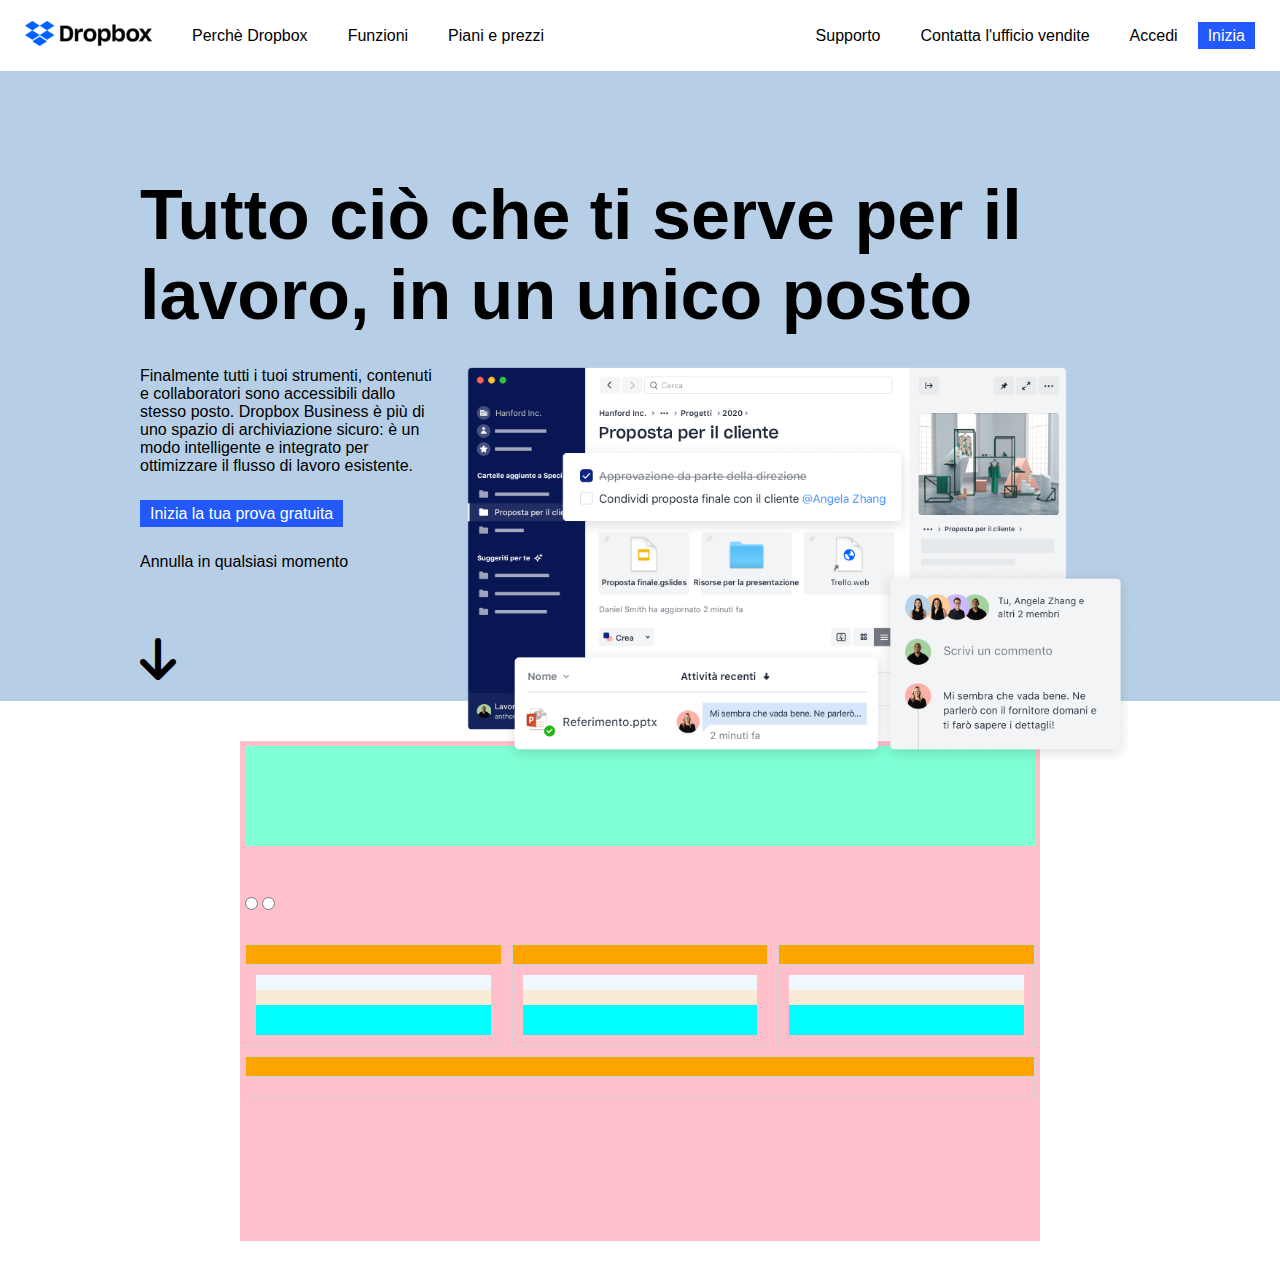
==== index.html @ 4c589f66 "header and jumbo" ====
<!DOCTYPE html>
<html lang="en">
<head>
    <meta charset="UTF-8">
    <meta http-equiv="X-UA-Compatible" content="IE=edge">
    <meta name="viewport" content="width=device-width, initial-scale=1.0">
    
    <link rel="stylesheet" href="https://cdnjs.cloudflare.com/ajax/libs/font-awesome/6.1.1/css/all.min.css">
    <link rel="stylesheet" href="css/style.css">
    <title>Dropbox</title>
</head>
<body>
    <header>
        <div class="header-container d-flex">
            <div class="header-content-left d-flex">
                <div class="header-logo">
                    <img src="img/logo-small.png" alt="">
                </div>
                <div class="header-link">
                    <ul class="d-flex">
                        <li>
                            <a href="#">Perchè Dropbox</a>
                        </li>

                        <li>
                            <a href="#">Funzioni</a>
                        </li>

                        <li>
                            <a href="#">Piani e prezzi</a>
                        </li>
                    </ul>
                </div>
            </div>

            <div class="header-content-right d-flex">
                <div class="header-link">
                    <ul class="d-flex">
                        <li>
                            <a href="#">Supporto</a>
                        </li>

                        <li>
                            <a href="#">Contatta l'ufficio vendite</a>
                        </li>

                        <li>
                            <a href="#">Accedi</a>
                        </li>

                        <li>
                            <div class="button">
                                <a href="#" class="blue-button">Inizia</a>
                            </div>
                        </li>
                    </ul>
                </div>
            </div>
        </div>
    </header>

    <main>
        <div class="jumbo-section">
            <div class="large-container">
                <div class="jumbo-title">
                    <h1>Tutto ciò che ti serve per il lavoro, in un unico posto</h1>
                </div>

                <div class="jumbo-content d-flex">
                    <div class="col-left">
                        <img src="img/jumbo.png" alt="">
                    </div>
                    <div class="col-right">
                        <p>Finalmente tutti i tuoi strumenti, contenuti e
                            collaboratori sono accessibili dallo stesso posto.
                            Dropbox Business è più di uno spazio di
                            archiviazione sicuro: è un modo intelligente e
                            integrato per ottimizzare il flusso di lavoro
                            esistente.</p>
                        
                        <div class="button">
                            <a href="#" class="blue-button">Inizia la tua prova gratuita</a>
                        </div>
                        
                        <span>Annulla in qualsiasi momento</span>

                        <div class="down-arrow">
                            <i class="fa-solid fa-arrow-down fa-3x"></i>
                        </div>
                    </div>
                </div>
            </div>
        </div>

        <div class="section">
            <div class="container">
                <div class="section-title"></div>

                <div class="section-radio">
                    <input type="radio">
                    <input type="radio">
                </div>

                <div class="section-content d-flex">
                    <div class="col">
                        <div class="col-header"></div>

                        <div class="col-content">

                            <div class="col-title"></div>

                            <div class="col-price"></div>

                            <div class="col-term"></div>

                            <div class="col-list"></div>

                            <div class="col-button"></div>

                            <div class="col-link"></div>

                            <div class="col-rule"></div>

                            <div class="col-subtitle"></div>

                            <div class="col-list"></div>
                        </div>
                    </div>

                    <div class="col">
                        <div class="col-header"></div>

                        <div class="col-content">

                            <div class="col-title"></div>

                            <div class="col-price"></div>

                            <div class="col-term"></div>

                            <div class="col-list"></div>

                            <div class="col-button"></div>

                            <div class="col-link"></div>

                            <div class="col-rule"></div>

                            <div class="col-subtitle"></div>

                            <div class="col-list"></div>
                        </div>
                    </div>

                    <div class="col">
                        <div class="col-header"></div>

                        <div class="col-content">

                            <div class="col-title"></div>

                            <div class="col-price"></div>

                            <div class="col-term"></div>

                            <div class="col-list"></div>

                            <div class="col-button"></div>

                            <div class="col-link"></div>

                            <div class="col-rule"></div>

                            <div class="col-subtitle"></div>

                            <div class="col-list"></div>
                        </div>
                    </div>

                    <div class="col">
                        <div class="col-header"></div>

                        <div class="col-content d-flex">
                            <div class="col-left"></div>
                            <div class="col-right"></div>
                            
                        </div>
                    </div>
                </div>
            </div>
        </div>
    </main>

    <footer></footer>
</body>
</html>
---- css/style.css ----
* {
    margin: 0;
    padding: 0;
    box-sizing: border-box;
}

body {
    font-size: 16px;
    font-family: Helvetica, sans-serif;
}

.d-flex {
    display: flex;
}

.header-container {
    justify-content: space-between;
    padding: 5px 25px;
}

.header-content-left, .header-content-right {
    padding: 16px 0;
    align-items: center;
}

.header-logo {
    padding-right: 20px;
}

.header-link ul {
    list-style: none;
}

.header-link li a {
    text-decoration: none;
    color: black;
    padding: 20px;
}

.button .blue-button {
    background-color: #2259F8;
    padding: 5px 10px;
    color: white;
    text-decoration: none;
}

.jumbo-section {
    background-color: #B6CFE6;
    padding-top: 40px;
}

.large-container {
    width: 1000px;
    margin: auto;
    position: relative;
    top: 4rem;
}

.jumbo-title {
    padding-bottom: 2rem;
    font-size: 35px;
}

.jumbo-content {
    flex-direction: row-reverse;
}

.col-left {
    width: 70%;
}

.col-left img {
    width: 100%;
}

.col-right {
    width: 30%;
}

.col-right .button {
    padding: 30px 0;
}

.col-right span {
    display: block;
    padding-bottom: 4rem;
}

.section {
    padding: 40px 0;
}

.container {
    width: 800px;
    margin: auto;
    background-color: pink;
    min-height: 500px;
    padding: 5px;
}

.section-title {
    background-color: aquamarine;
    height: 100px;
    margin-bottom: 50px;
}

.section-radio {
    padding-bottom: 30px;
}

.section-content {
    gap: 10px;
    flex-wrap: wrap;
}

.col {
    border: 1px solid lightgrey;
    min-width: calc((100% - 20px) / 3);
    flex-grow: 1;
}

.col-header {
    background-color: orange;
    border-bottom: 1px solid lightgrey;
    height: 20px;
}

.col-content {
    padding: 10px;
}

.col-title {
    background-color: aliceblue;
    padding-bottom: 15px;
}

.col-price {
    background-color: antiquewhite;
    padding-bottom: 15px;
}

.col-term {
    background-color: aqua;
    padding-bottom: 30px;
}
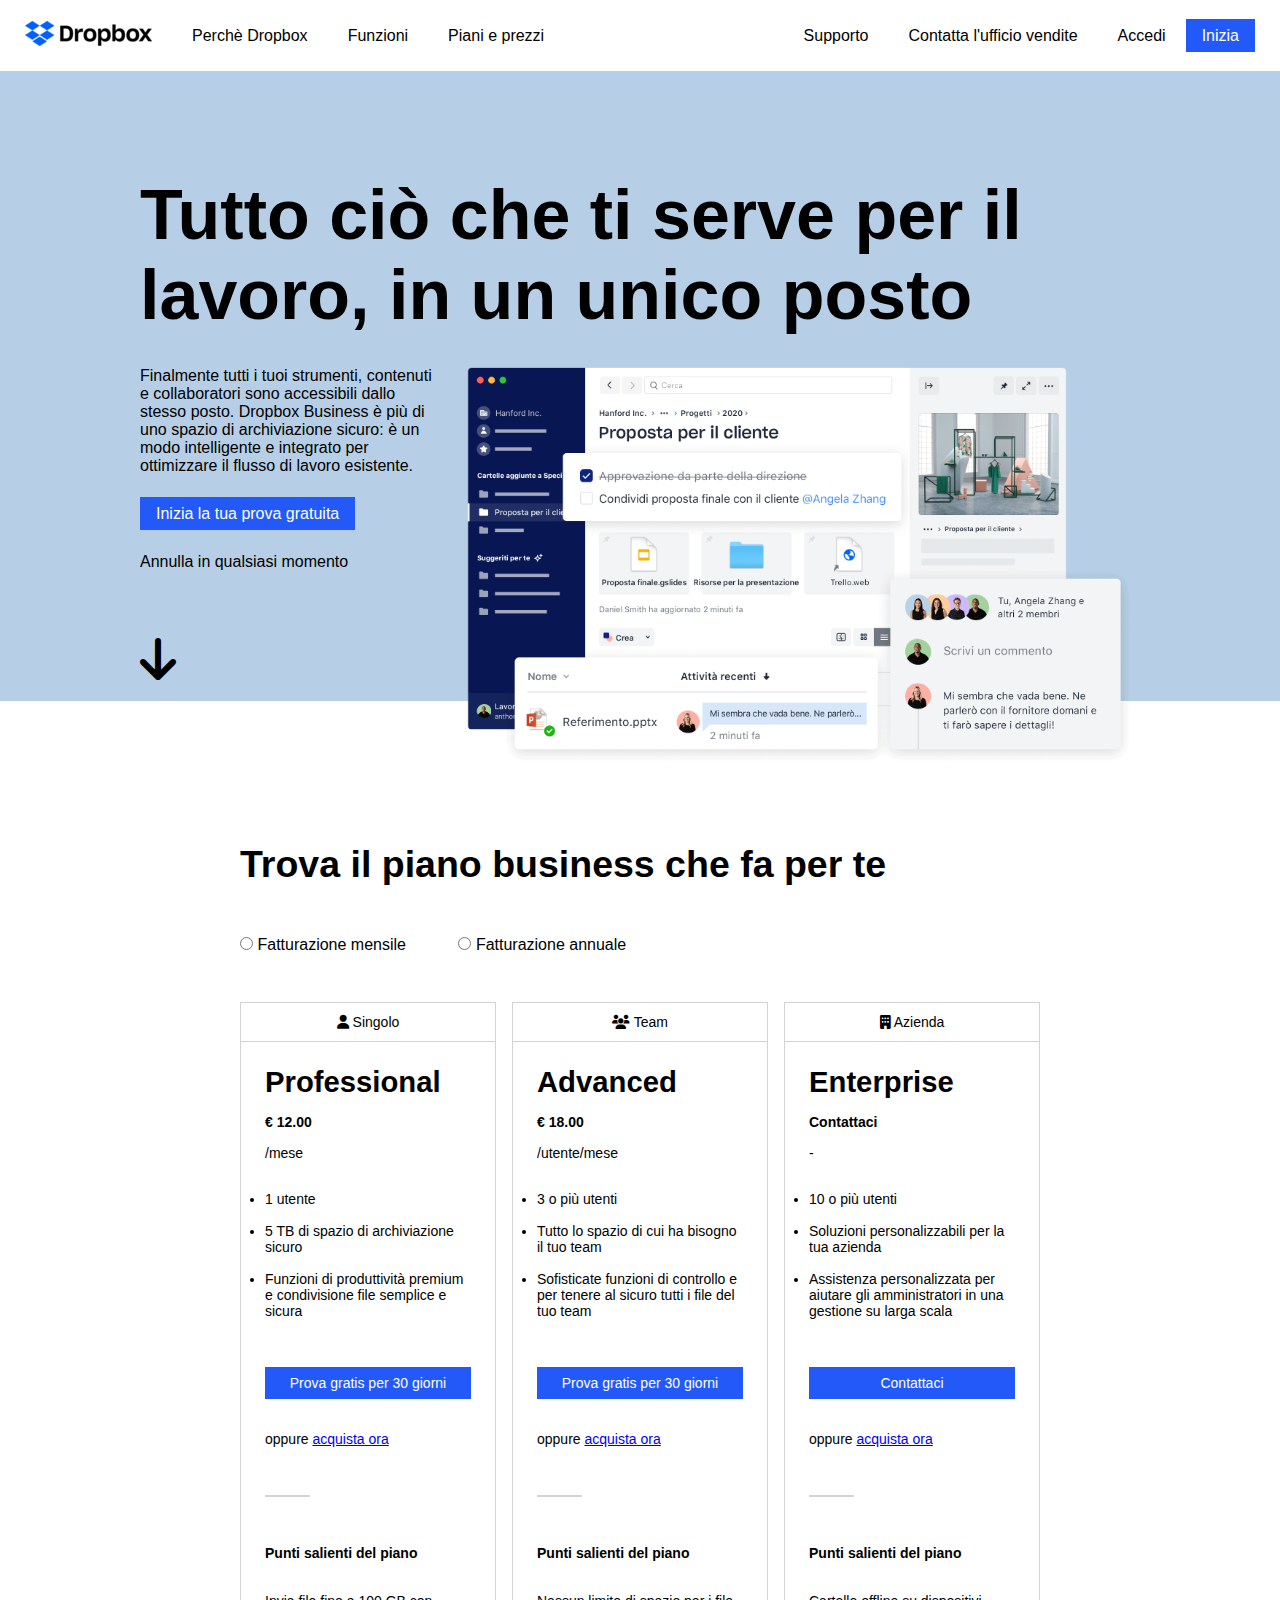
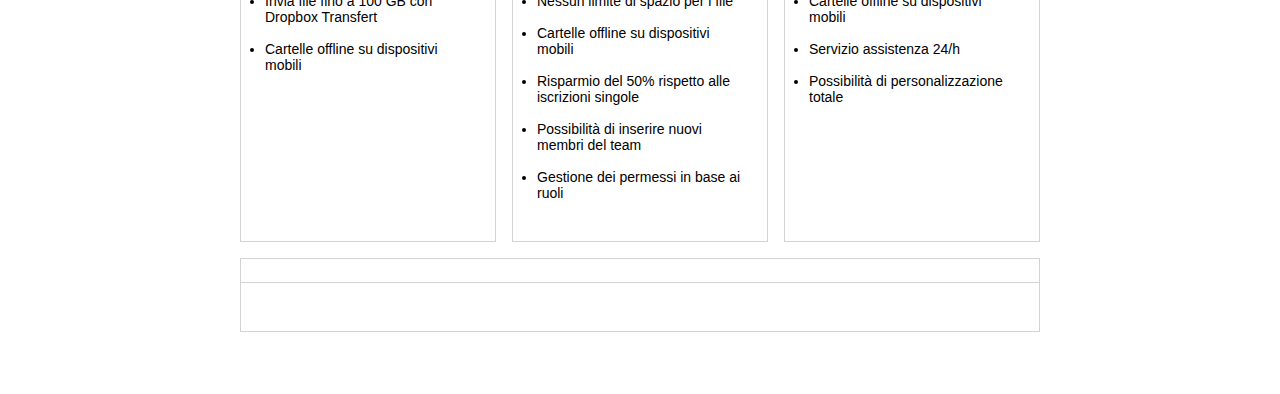
==== commit 0b79a20a: "add column section" ====
--- a/index.html
+++ b/index.html
@@ -48,7 +48,7 @@
                             <a href="#">Accedi</a>
                         </li>
 
-                        <li>
+                        <li >
                             <div class="button">
                                 <a href="#" class="blue-button">Inizia</a>
                             </div>
@@ -94,86 +94,220 @@
 
         <div class="section">
             <div class="container">
-                <div class="section-title"></div>
+                <div class="section-title">
+                    <h2>Trova il piano business che fa per te</h2>
+                </div>
 
                 <div class="section-radio">
-                    <input type="radio">
-                    <input type="radio">
+                    <input type="radio" name="billing">
+                    <span>Fatturazione mensile</span>
+
+                    <input type="radio" name="billing">
+                    <span>Fatturazione annuale</span>
                 </div>
 
                 <div class="section-content d-flex">
                     <div class="col">
-                        <div class="col-header"></div>
+                        <div class="col-header">
+                            <i class="fa-solid fa-user"></i>
+                            <span>Singolo</span>
+                        </div>
 
                         <div class="col-content">
 
-                            <div class="col-title"></div>
-
-                            <div class="col-price"></div>
-
-                            <div class="col-term"></div>
-
-                            <div class="col-list"></div>
-
-                            <div class="col-button"></div>
-
-                            <div class="col-link"></div>
+                            <div class="col-title">
+                                <h3>Professional</h3>
+                            </div>
+
+                            <div class="col-price">
+                                <span><strong>€ 12.00</strong></span>
+                            </div>
+
+                            <div class="col-term">
+                                <span>/mese</span>
+                            </div>
+
+                            <div class="col-list">
+                                <ul>
+                                    <li>
+                                        <span>1 utente</span>
+                                    </li>
+                                    <li>
+                                        <span>5 TB di spazio di archiviazione sicuro</span>
+                                    </li>
+                                    <li>
+                                        <span>Funzioni di produttività premium e condivisione file semplice e sicura</span>
+                                    </li>
+                                </ul>
+                            </div>
+
+                            <div class="button">
+                                <a href="#" class="blue-button">Prova gratis per 30 giorni</a>
+                            </div>
+
+                            <div class="col-link">
+                                <span>oppure</span>
+                                <a href="#">acquista ora</a>
+                            </div>
 
                             <div class="col-rule"></div>
 
-                            <div class="col-subtitle"></div>
-
-                            <div class="col-list"></div>
+                            <div class="col-subtitle">
+                                <h4>Punti salienti del piano</h4>
+                            </div>
+
+                            <div class="col-list">
+                                <ul>
+                                    <li>Invia file fino a 100 GB con Dropbox Transfert</li>
+                                    <li>Cartelle offline su dispositivi mobili</li>
+                                </ul>
+                            </div>
                         </div>
                     </div>
 
                     <div class="col">
-                        <div class="col-header"></div>
+                        <div class="col-header">
+                            <i class="fa-solid fa-users"></i>
+                            <span>Team</span>
+                        </div>
 
                         <div class="col-content">
 
-                            <div class="col-title"></div>
-
-                            <div class="col-price"></div>
-
-                            <div class="col-term"></div>
-
-                            <div class="col-list"></div>
-
-                            <div class="col-button"></div>
-
-                            <div class="col-link"></div>
+                            <div class="col-title">
+                                <h3>Advanced</h3>
+                            </div>
+
+                            <div class="col-price">
+                                <span><strong>€ 18.00</strong></span>
+                            </div>
+
+                            <div class="col-term">
+                                <span>/utente/mese</span>
+                            </div>
+
+                            <div class="col-list">
+                                <ul>
+                                    <li>
+                                        <span>3 o più utenti</span>
+                                    </li>
+
+                                    <li>
+                                        <span>Tutto lo spazio di cui ha bisogno il tuo team</span>
+                                    </li>
+
+                                    <li>
+                                        <span>Sofisticate funzioni di controllo e per tenere al sicuro tutti i file del tuo team</span>
+                                    </li>
+                                </ul>
+                            </div>
+
+                            <div class="button">
+                                <a href="#" class="blue-button">Prova gratis per 30 giorni</a>
+                            </div>
+
+                            <div class="col-link">
+                                <span>oppure</span>
+                                <a href="#">acquista ora</a>
+                            </div>
 
                             <div class="col-rule"></div>
 
-                            <div class="col-subtitle"></div>
-
-                            <div class="col-list"></div>
+                            <div class="col-subtitle">
+                                <h4>Punti salienti del piano</h4>
+                            </div>
+
+                            <div class="col-list">
+                                <ul>
+                                    <li>
+                                        <span>Nessun limite di spazio per i file</span>
+                                    </li>
+
+                                    <li>
+                                        <span>Cartelle offline su dispositivi mobili</span>
+                                    </li>
+
+                                    <li>
+                                        <span>Risparmio del 50% rispetto alle iscrizioni singole</span>
+                                    </li>
+
+                                    <li>
+                                        <span>Possibilità di inserire nuovi membri del team</span>
+                                    </li>
+
+                                    <li>
+                                        <span>Gestione dei permessi in base ai ruoli</span>
+                                    </li>
+                                </ul>
+                            </div>
                         </div>
                     </div>
 
                     <div class="col">
-                        <div class="col-header"></div>
+                        <div class="col-header">
+                            <i class="fa-solid fa-building"></i>
+                            <span>Azienda</span>
+                        </div>
 
                         <div class="col-content">
 
-                            <div class="col-title"></div>
-
-                            <div class="col-price"></div>
-
-                            <div class="col-term"></div>
-
-                            <div class="col-list"></div>
-
-                            <div class="col-button"></div>
-
-                            <div class="col-link"></div>
+                            <div class="col-title">
+                                <h3>Enterprise</h3>
+                            </div>
+
+                            <div class="col-price">
+                                <span><strong>Contattaci</strong></span>
+                            </div>
+
+                            <div class="col-term">
+                                <span>-</span>
+                            </div>
+
+                            <div class="col-list">
+                                <ul>
+                                    <li>
+                                        <span>10 o più utenti</span>
+                                    </li>
+
+                                    <li>
+                                        <span>Soluzioni personalizzabili per la tua azienda</span>
+                                    </li>
+
+                                    <li>
+                                        <span>Assistenza personalizzata per aiutare gli amministratori in una gestione su larga scala </span>
+                                    </li>
+                                </ul>
+                            </div>
+
+                            <div class="button">
+                                <a href="#" class="blue-button">Contattaci</a>
+                            </div>
+
+                            <div class="col-link">
+                                <span>oppure</span>
+                                <a href="#">acquista ora</a>
+                            </div>
 
                             <div class="col-rule"></div>
 
-                            <div class="col-subtitle"></div>
-
-                            <div class="col-list"></div>
+                            <div class="col-subtitle">
+                                <h4>Punti salienti del piano</h4>
+                            </div>
+
+                            <div class="col-list">
+                                <ul>
+                                    <li>
+                                        <span>Cartelle offline su dispositivi mobili</span>
+                                    </li>
+
+                                    <li>
+                                        <span>Servizio assistenza 24/h</span>
+                                    </li>
+
+                                    <li>
+                                        <span>Possibilità di personalizzazione totale</span>
+                                    </li>
+                                </ul>
+                            </div>
                         </div>
                     </div>
 
--- a/css/style.css
+++ b/css/style.css
@@ -39,14 +39,16 @@
 
 .button .blue-button {
     background-color: #2259F8;
-    padding: 5px 10px;
+    padding: .5rem 1rem;
     color: white;
     text-decoration: none;
+    text-align: center;
 }
 
 .jumbo-section {
     background-color: #B6CFE6;
     padding-top: 40px;
+    margin-bottom: 5rem;
 }
 
 .large-container {
@@ -87,59 +89,89 @@
 }
 
 .section {
-    padding: 40px 0;
+    padding: 2rem 0;
 }
 
 .container {
     width: 800px;
     margin: auto;
-    background-color: pink;
     min-height: 500px;
-    padding: 5px;
+    padding: 30px 0;
 }
 
 .section-title {
-    background-color: aquamarine;
-    height: 100px;
-    margin-bottom: 50px;
+    padding-bottom: 50px;
+    font-size: 25px;
 }
 
 .section-radio {
-    padding-bottom: 30px;
+    padding-bottom: 3rem;
+}
+
+.section-radio span {
+    padding-right: 3rem;
 }
 
 .section-content {
-    gap: 10px;
+    gap: 1rem;
     flex-wrap: wrap;
 }
 
 .col {
     border: 1px solid lightgrey;
-    min-width: calc((100% - 20px) / 3);
+    width: calc((100% - 2rem) / 3);
     flex-grow: 1;
+    font-size: 14px;
 }
 
 .col-header {
-    background-color: orange;
     border-bottom: 1px solid lightgrey;
-    height: 20px;
+    text-align: center;
+    padding: .7rem;
 }
 
 .col-content {
-    padding: 10px;
+    padding: 1.5rem;
 }
 
 .col-title {
-    background-color: aliceblue;
     padding-bottom: 15px;
+    font-size: 25px;
 }
 
 .col-price {
-    background-color: antiquewhite;
     padding-bottom: 15px;
 }
 
 .col-term {
-    background-color: aqua;
     padding-bottom: 30px;
-}+}
+
+.col-list li {
+    padding-bottom: 1rem;
+}
+
+.col .button {
+    padding: 2rem 0;
+}
+
+.col .blue-button {
+    display: inline-block;
+    width: 100%;
+}
+
+.col-link {
+    padding-bottom: 3rem;
+}
+
+
+.col-rule {
+    border: 1px solid lightgrey;
+    width: 45px;
+    margin-bottom: 3rem;
+}
+
+.col-subtitle {
+    padding-bottom: 2rem;
+}
+
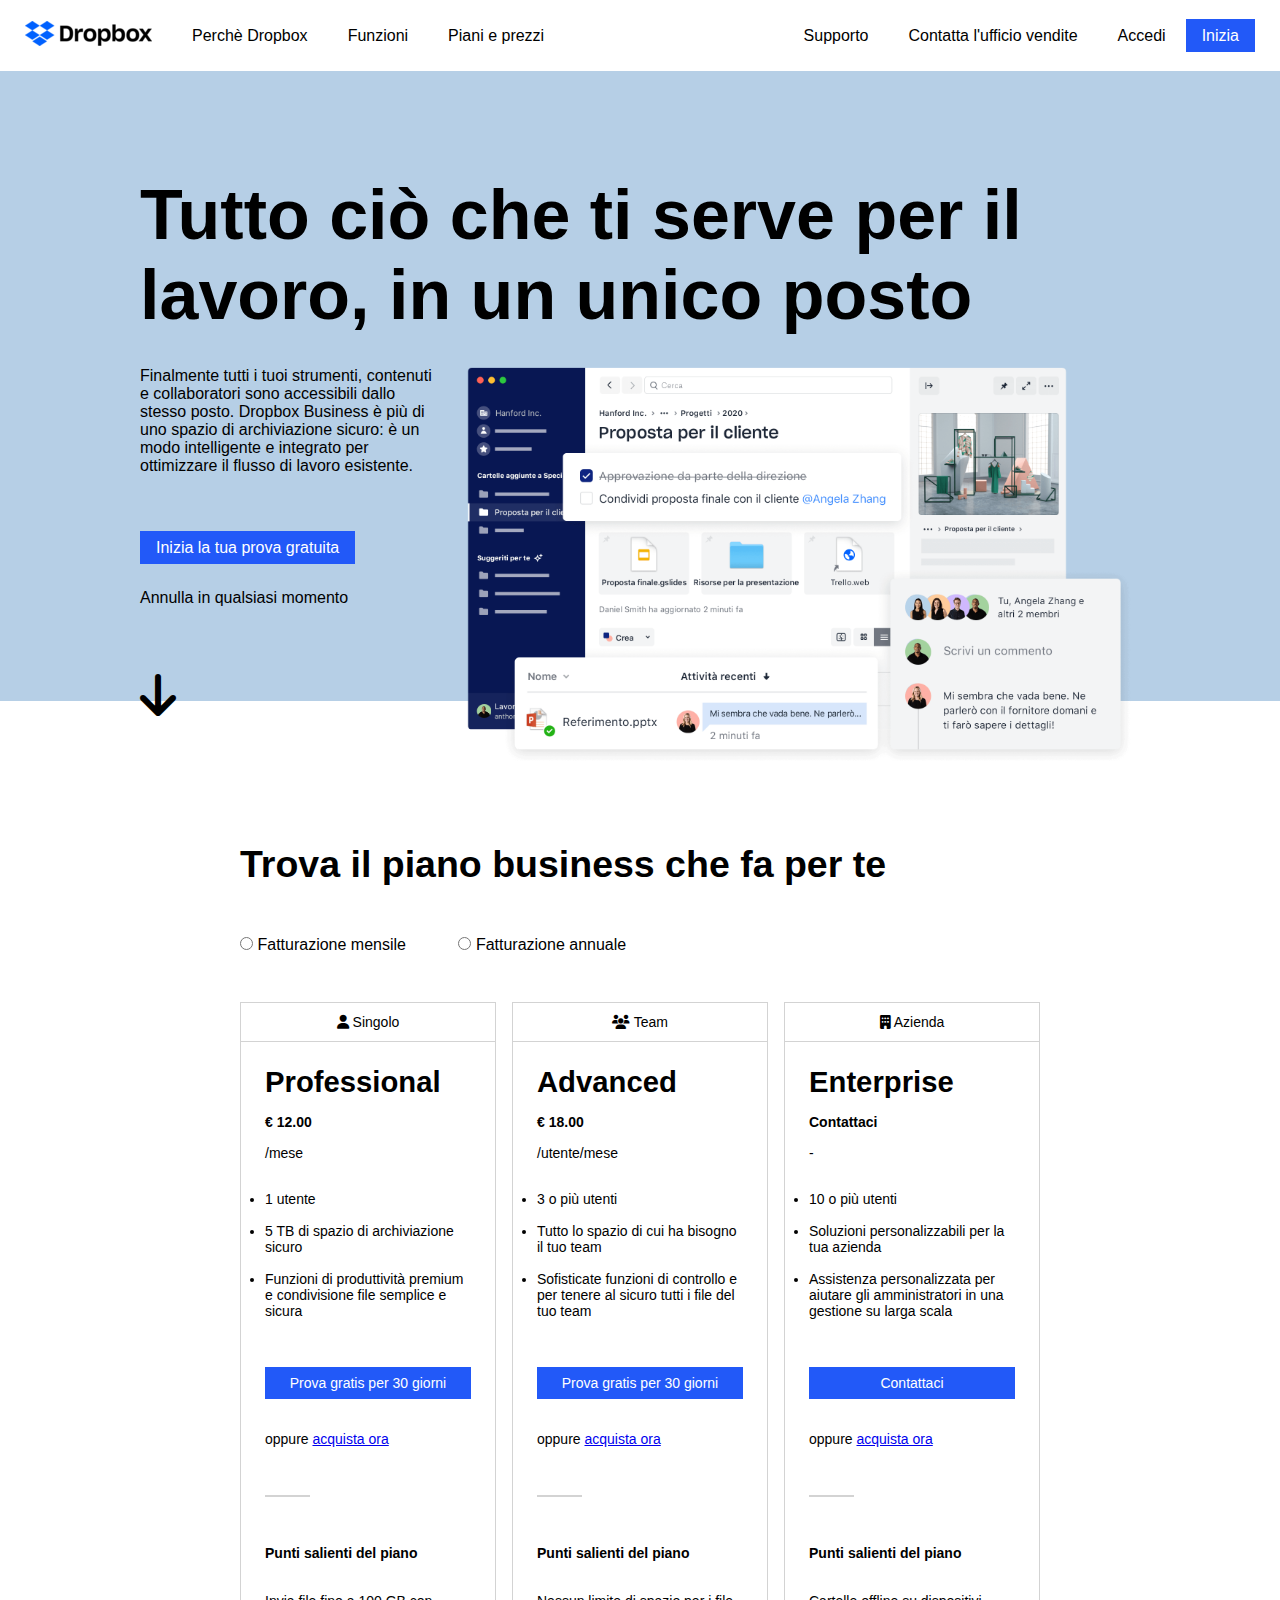
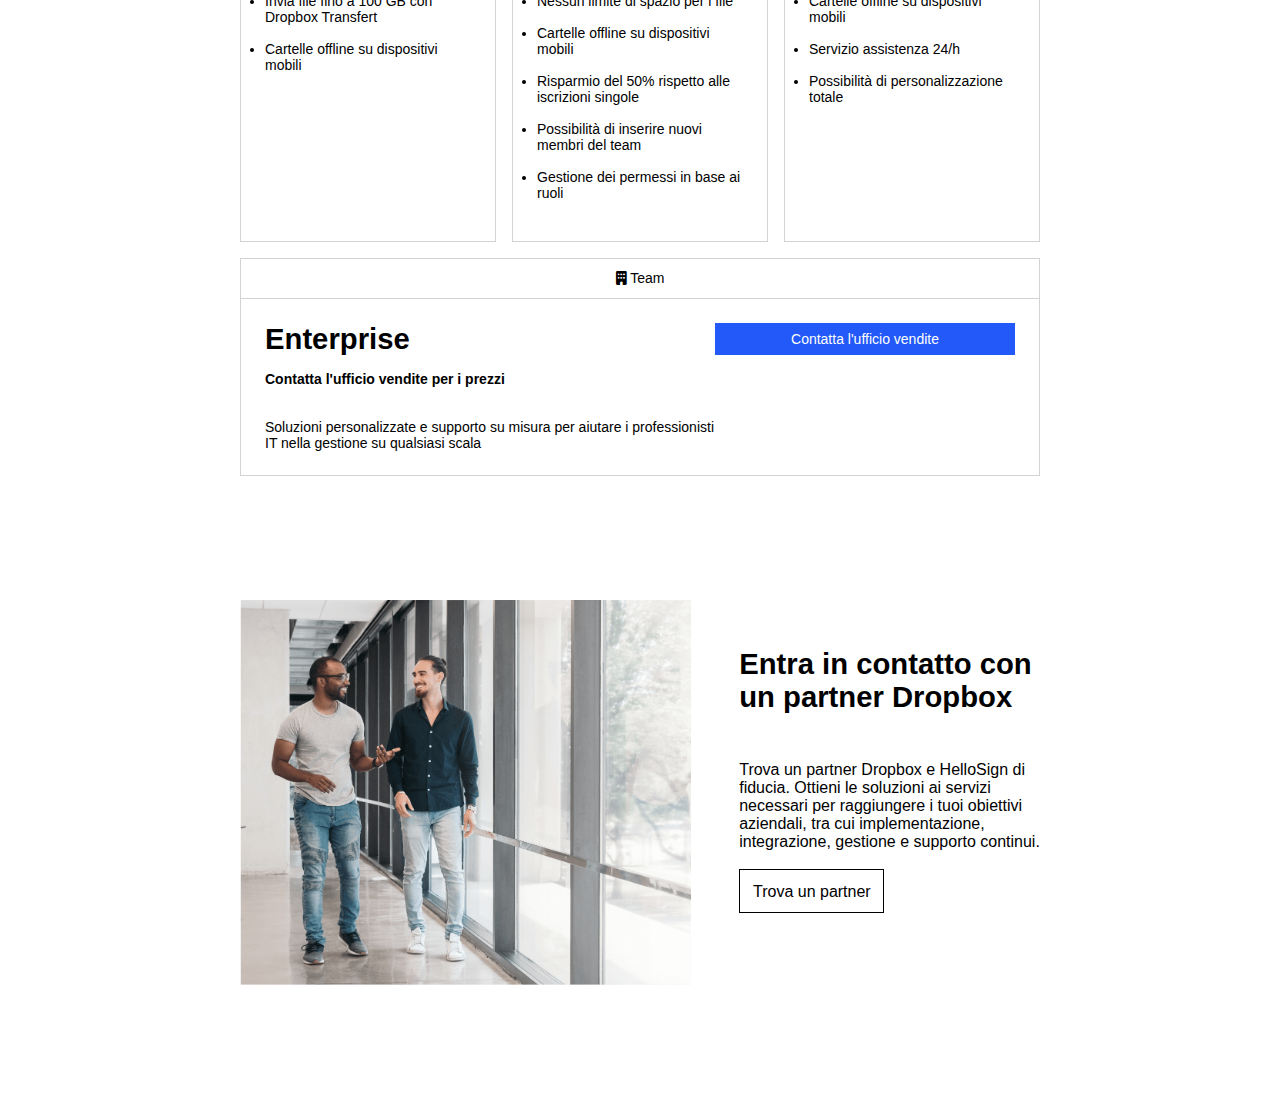
==== commit 11bce6a0: "col changes and new section" ====
--- a/index.html
+++ b/index.html
@@ -1,14 +1,16 @@
 <!DOCTYPE html>
 <html lang="en">
+
 <head>
     <meta charset="UTF-8">
     <meta http-equiv="X-UA-Compatible" content="IE=edge">
     <meta name="viewport" content="width=device-width, initial-scale=1.0">
-    
+
     <link rel="stylesheet" href="https://cdnjs.cloudflare.com/ajax/libs/font-awesome/6.1.1/css/all.min.css">
     <link rel="stylesheet" href="css/style.css">
     <title>Dropbox</title>
 </head>
+
 <body>
     <header>
         <div class="header-container d-flex">
@@ -48,7 +50,7 @@
                             <a href="#">Accedi</a>
                         </li>
 
-                        <li >
+                        <li>
                             <div class="button">
                                 <a href="#" class="blue-button">Inizia</a>
                             </div>
@@ -77,11 +79,11 @@
                             archiviazione sicuro: è un modo intelligente e
                             integrato per ottimizzare il flusso di lavoro
                             esistente.</p>
-                        
-                        <div class="button">
+
+                        <div class="button button-padding">
                             <a href="#" class="blue-button">Inizia la tua prova gratuita</a>
                         </div>
-                        
+
                         <span>Annulla in qualsiasi momento</span>
 
                         <div class="down-arrow">
@@ -107,219 +109,278 @@
                 </div>
 
                 <div class="section-content d-flex">
+                    <div class="col col-3">
+                        <div class="card">
+                            <div class="col-header">
+                                <i class="fa-solid fa-user"></i>
+                                <span>Singolo</span>
+                            </div>
+
+                            <div class="col-content">
+
+                                <div class="col-title">
+                                    <h3>Professional</h3>
+                                </div>
+
+                                <div class="col-price">
+                                    <span><strong>€ 12.00</strong></span>
+                                </div>
+
+                                <div class="col-term">
+                                    <span>/mese</span>
+                                </div>
+
+                                <div class="col-list">
+                                    <ul>
+                                        <li>
+                                            <span>1 utente</span>
+                                        </li>
+                                        <li>
+                                            <span>5 TB di spazio di archiviazione sicuro</span>
+                                        </li>
+                                        <li>
+                                            <span>Funzioni di produttività premium e condivisione file semplice e
+                                                sicura</span>
+                                        </li>
+                                    </ul>
+                                </div>
+
+                                <div class="button button-padding">
+                                    <a href="#" class="blue-button">Prova gratis per 30 giorni</a>
+                                </div>
+
+                                <div class="col-link">
+                                    <span>oppure</span>
+                                    <a href="#">acquista ora</a>
+                                </div>
+
+                                <div class="col-rule"></div>
+
+                                <div class="col-subtitle">
+                                    <h4>Punti salienti del piano</h4>
+                                </div>
+
+                                <div class="col-list">
+                                    <ul>
+                                        <li>Invia file fino a 100 GB con Dropbox Transfert</li>
+                                        <li>Cartelle offline su dispositivi mobili</li>
+                                    </ul>
+                                </div>
+                            </div>
+                        </div>
+                    </div>
+
+                    <div class="col col-3">
+                        <div class="card">
+                            <div class="col-header">
+                                <i class="fa-solid fa-users"></i>
+                                <span>Team</span>
+                            </div>
+
+                            <div class="col-content">
+
+                                <div class="col-title">
+                                    <h3>Advanced</h3>
+                                </div>
+
+                                <div class="col-price">
+                                    <span><strong>€ 18.00</strong></span>
+                                </div>
+
+                                <div class="col-term">
+                                    <span>/utente/mese</span>
+                                </div>
+
+                                <div class="col-list">
+                                    <ul>
+                                        <li>
+                                            <span>3 o più utenti</span>
+                                        </li>
+
+                                        <li>
+                                            <span>Tutto lo spazio di cui ha bisogno il tuo team</span>
+                                        </li>
+
+                                        <li>
+                                            <span>Sofisticate funzioni di controllo e per tenere al sicuro tutti i file
+                                                del
+                                                tuo team</span>
+                                        </li>
+                                    </ul>
+                                </div>
+
+                                <div class="button button-padding">
+                                    <a href="#" class="blue-button">Prova gratis per 30 giorni</a>
+                                </div>
+
+                                <div class="col-link">
+                                    <span>oppure</span>
+                                    <a href="#">acquista ora</a>
+                                </div>
+
+                                <div class="col-rule"></div>
+
+                                <div class="col-subtitle">
+                                    <h4>Punti salienti del piano</h4>
+                                </div>
+
+                                <div class="col-list">
+                                    <ul>
+                                        <li>
+                                            <span>Nessun limite di spazio per i file</span>
+                                        </li>
+
+                                        <li>
+                                            <span>Cartelle offline su dispositivi mobili</span>
+                                        </li>
+
+                                        <li>
+                                            <span>Risparmio del 50% rispetto alle iscrizioni singole</span>
+                                        </li>
+
+                                        <li>
+                                            <span>Possibilità di inserire nuovi membri del team</span>
+                                        </li>
+
+                                        <li>
+                                            <span>Gestione dei permessi in base ai ruoli</span>
+                                        </li>
+                                    </ul>
+                                </div>
+                            </div>
+                        </div>
+                    </div>
+
+                    <div class="col col-3">
+                        <div class="card">
+                            <div class="col-header">
+                                <i class="fa-solid fa-building"></i>
+                                <span>Azienda</span>
+                            </div>
+
+                            <div class="col-content">
+
+                                <div class="col-title">
+                                    <h3>Enterprise</h3>
+                                </div>
+
+                                <div class="col-price">
+                                    <span><strong>Contattaci</strong></span>
+                                </div>
+
+                                <div class="col-term">
+                                    <span>-</span>
+                                </div>
+
+                                <div class="col-list">
+                                    <ul>
+                                        <li>
+                                            <span>10 o più utenti</span>
+                                        </li>
+
+                                        <li>
+                                            <span>Soluzioni personalizzabili per la tua azienda</span>
+                                        </li>
+
+                                        <li>
+                                            <span>Assistenza personalizzata per aiutare gli amministratori in una
+                                                gestione
+                                                su larga scala </span>
+                                        </li>
+                                    </ul>
+                                </div>
+
+                                <div class="button button-padding">
+                                    <a href="#" class="blue-button">Contattaci</a>
+                                </div>
+
+                                <div class="col-link">
+                                    <span>oppure</span>
+                                    <a href="#">acquista ora</a>
+                                </div>
+
+                                <div class="col-rule"></div>
+
+                                <div class="col-subtitle">
+                                    <h4>Punti salienti del piano</h4>
+                                </div>
+
+                                <div class="col-list">
+                                    <ul>
+                                        <li>
+                                            <span>Cartelle offline su dispositivi mobili</span>
+                                        </li>
+
+                                        <li>
+                                            <span>Servizio assistenza 24/h</span>
+                                        </li>
+
+                                        <li>
+                                            <span>Possibilità di personalizzazione totale</span>
+                                        </li>
+                                    </ul>
+                                </div>
+                            </div>
+                        </div>
+                    </div>
+
                     <div class="col">
-                        <div class="col-header">
-                            <i class="fa-solid fa-user"></i>
-                            <span>Singolo</span>
-                        </div>
-
-                        <div class="col-content">
-
-                            <div class="col-title">
-                                <h3>Professional</h3>
-                            </div>
-
-                            <div class="col-price">
-                                <span><strong>€ 12.00</strong></span>
-                            </div>
-
-                            <div class="col-term">
-                                <span>/mese</span>
-                            </div>
-
-                            <div class="col-list">
-                                <ul>
-                                    <li>
-                                        <span>1 utente</span>
-                                    </li>
-                                    <li>
-                                        <span>5 TB di spazio di archiviazione sicuro</span>
-                                    </li>
-                                    <li>
-                                        <span>Funzioni di produttività premium e condivisione file semplice e sicura</span>
-                                    </li>
-                                </ul>
-                            </div>
-
-                            <div class="button">
-                                <a href="#" class="blue-button">Prova gratis per 30 giorni</a>
-                            </div>
-
-                            <div class="col-link">
-                                <span>oppure</span>
-                                <a href="#">acquista ora</a>
-                            </div>
-
-                            <div class="col-rule"></div>
-
-                            <div class="col-subtitle">
-                                <h4>Punti salienti del piano</h4>
-                            </div>
-
-                            <div class="col-list">
-                                <ul>
-                                    <li>Invia file fino a 100 GB con Dropbox Transfert</li>
-                                    <li>Cartelle offline su dispositivi mobili</li>
-                                </ul>
-                            </div>
-                        </div>
-                    </div>
-
-                    <div class="col">
-                        <div class="col-header">
-                            <i class="fa-solid fa-users"></i>
-                            <span>Team</span>
-                        </div>
-
-                        <div class="col-content">
-
-                            <div class="col-title">
-                                <h3>Advanced</h3>
-                            </div>
-
-                            <div class="col-price">
-                                <span><strong>€ 18.00</strong></span>
-                            </div>
-
-                            <div class="col-term">
-                                <span>/utente/mese</span>
-                            </div>
-
-                            <div class="col-list">
-                                <ul>
-                                    <li>
-                                        <span>3 o più utenti</span>
-                                    </li>
-
-                                    <li>
-                                        <span>Tutto lo spazio di cui ha bisogno il tuo team</span>
-                                    </li>
-
-                                    <li>
-                                        <span>Sofisticate funzioni di controllo e per tenere al sicuro tutti i file del tuo team</span>
-                                    </li>
-                                </ul>
-                            </div>
-
-                            <div class="button">
-                                <a href="#" class="blue-button">Prova gratis per 30 giorni</a>
-                            </div>
-
-                            <div class="col-link">
-                                <span>oppure</span>
-                                <a href="#">acquista ora</a>
-                            </div>
-
-                            <div class="col-rule"></div>
-
-                            <div class="col-subtitle">
-                                <h4>Punti salienti del piano</h4>
-                            </div>
-
-                            <div class="col-list">
-                                <ul>
-                                    <li>
-                                        <span>Nessun limite di spazio per i file</span>
-                                    </li>
-
-                                    <li>
-                                        <span>Cartelle offline su dispositivi mobili</span>
-                                    </li>
-
-                                    <li>
-                                        <span>Risparmio del 50% rispetto alle iscrizioni singole</span>
-                                    </li>
-
-                                    <li>
-                                        <span>Possibilità di inserire nuovi membri del team</span>
-                                    </li>
-
-                                    <li>
-                                        <span>Gestione dei permessi in base ai ruoli</span>
-                                    </li>
-                                </ul>
-                            </div>
-                        </div>
-                    </div>
-
-                    <div class="col">
-                        <div class="col-header">
-                            <i class="fa-solid fa-building"></i>
-                            <span>Azienda</span>
-                        </div>
-
-                        <div class="col-content">
-
-                            <div class="col-title">
-                                <h3>Enterprise</h3>
-                            </div>
-
-                            <div class="col-price">
-                                <span><strong>Contattaci</strong></span>
-                            </div>
-
-                            <div class="col-term">
-                                <span>-</span>
-                            </div>
-
-                            <div class="col-list">
-                                <ul>
-                                    <li>
-                                        <span>10 o più utenti</span>
-                                    </li>
-
-                                    <li>
-                                        <span>Soluzioni personalizzabili per la tua azienda</span>
-                                    </li>
-
-                                    <li>
-                                        <span>Assistenza personalizzata per aiutare gli amministratori in una gestione su larga scala </span>
-                                    </li>
-                                </ul>
-                            </div>
-
-                            <div class="button">
-                                <a href="#" class="blue-button">Contattaci</a>
-                            </div>
-
-                            <div class="col-link">
-                                <span>oppure</span>
-                                <a href="#">acquista ora</a>
-                            </div>
-
-                            <div class="col-rule"></div>
-
-                            <div class="col-subtitle">
-                                <h4>Punti salienti del piano</h4>
-                            </div>
-
-                            <div class="col-list">
-                                <ul>
-                                    <li>
-                                        <span>Cartelle offline su dispositivi mobili</span>
-                                    </li>
-
-                                    <li>
-                                        <span>Servizio assistenza 24/h</span>
-                                    </li>
-
-                                    <li>
-                                        <span>Possibilità di personalizzazione totale</span>
-                                    </li>
-                                </ul>
-                            </div>
-                        </div>
-                    </div>
-
-                    <div class="col">
-                        <div class="col-header"></div>
-
-                        <div class="col-content d-flex">
-                            <div class="col-left"></div>
-                            <div class="col-right"></div>
-                            
-                        </div>
-                    </div>
+                        <div class="card">
+                            <div class="col-header">
+                                <i class="fa-solid fa-building"></i>
+                                <span>Team</span>
+                            </div>
+
+                            <div class="col-content d-flex">
+                                <div class="col-left">
+                                    <div class="col-title">
+                                        <h3>Enterprise</h3>
+                                    </div>
+
+                                    <div class="col-subtitle">
+                                        <h4>Contatta l'ufficio vendite per i prezzi</h4>
+                                    </div>
+
+                                    <div class=" col-paragraph">
+                                        <p>Soluzioni personalizzate e supporto su misura per aiutare i professionisti IT nella gestione su qualsiasi scala</p>
+                                    </div>
+                                </div>
+                                <div class="col-right">
+                                    <div class="button">
+                                        <a href="#" class="blue-button">Contatta l'ufficio vendite</a>
+                                    </div>
+                                </div>
+                            </div>
+                        </div>
+                    </div>
+                </div>
+            </div>
+        </div>
+
+        <div class="section">
+            <div class="container d-flex gap-3">
+                <div class="col-left">
+                    <img src="img/partner.png" alt="">
+                </div>
+
+                <div class="col-right col-padding">
+                    <div class="col-title">
+                        <h3>Entra in contatto con un partner Dropbox</h3>
+                    </div>
+
+                    <p>
+                        Trova un partner Dropbox e HelloSign
+                        di fiducia. Ottieni le soluzioni ai servizi
+                        necessari per raggiungere i tuoi obiettivi
+                        aziendali, tra cui implementazione,
+                        integrazione, gestione e supporto
+                        continui.
+                    </p>
+
+                    <div class="button">
+                        <a href="#" class="white-button">Trova un partner</a>
+                    </div>
+
                 </div>
             </div>
         </div>
@@ -327,4 +388,5 @@
 
     <footer></footer>
 </body>
+
 </html>--- a/css/style.css
+++ b/css/style.css
@@ -11,6 +11,10 @@
 
 .d-flex {
     display: flex;
+}
+
+.gap-3 {
+    gap: 3rem;
 }
 
 .header-container {
@@ -67,20 +71,16 @@
     flex-direction: row-reverse;
 }
 
-.col-left {
+.jumbo-section .col-left {
     width: 70%;
 }
 
-.col-left img {
+.jumbo-content img {
     width: 100%;
 }
 
-.col-right {
+.jumbo-section .col-right {
     width: 30%;
-}
-
-.col-right .button {
-    padding: 30px 0;
 }
 
 .col-right span {
@@ -118,10 +118,17 @@
 }
 
 .col {
+    flex-grow: 1;
+}
+
+.col.col-3 {
+    width: calc((100% - 2rem) / 3);
+}
+
+.card {
     border: 1px solid lightgrey;
-    width: calc((100% - 2rem) / 3);
-    flex-grow: 1;
     font-size: 14px;
+    height: 100%;
 }
 
 .col-header {
@@ -151,7 +158,7 @@
     padding-bottom: 1rem;
 }
 
-.col .button {
+.button-padding {
     padding: 2rem 0;
 }
 
@@ -175,3 +182,33 @@
     padding-bottom: 2rem;
 }
 
+.col-left img {
+    width: 100%;
+}
+
+.col-padding {
+    padding: 3rem 0;
+}
+
+.col-right h3 {
+    padding-bottom: 2rem;
+}
+
+.section .col-left {
+    flex-basis: 60%;
+}
+
+.section .col-right {
+    flex-basis: 40%;
+}
+
+.col-right p {
+    padding-bottom: 2rem;
+}
+
+.button .white-button {
+    border: 1px solid black;
+    padding: .8rem;
+    text-decoration: none;
+    color: black;
+}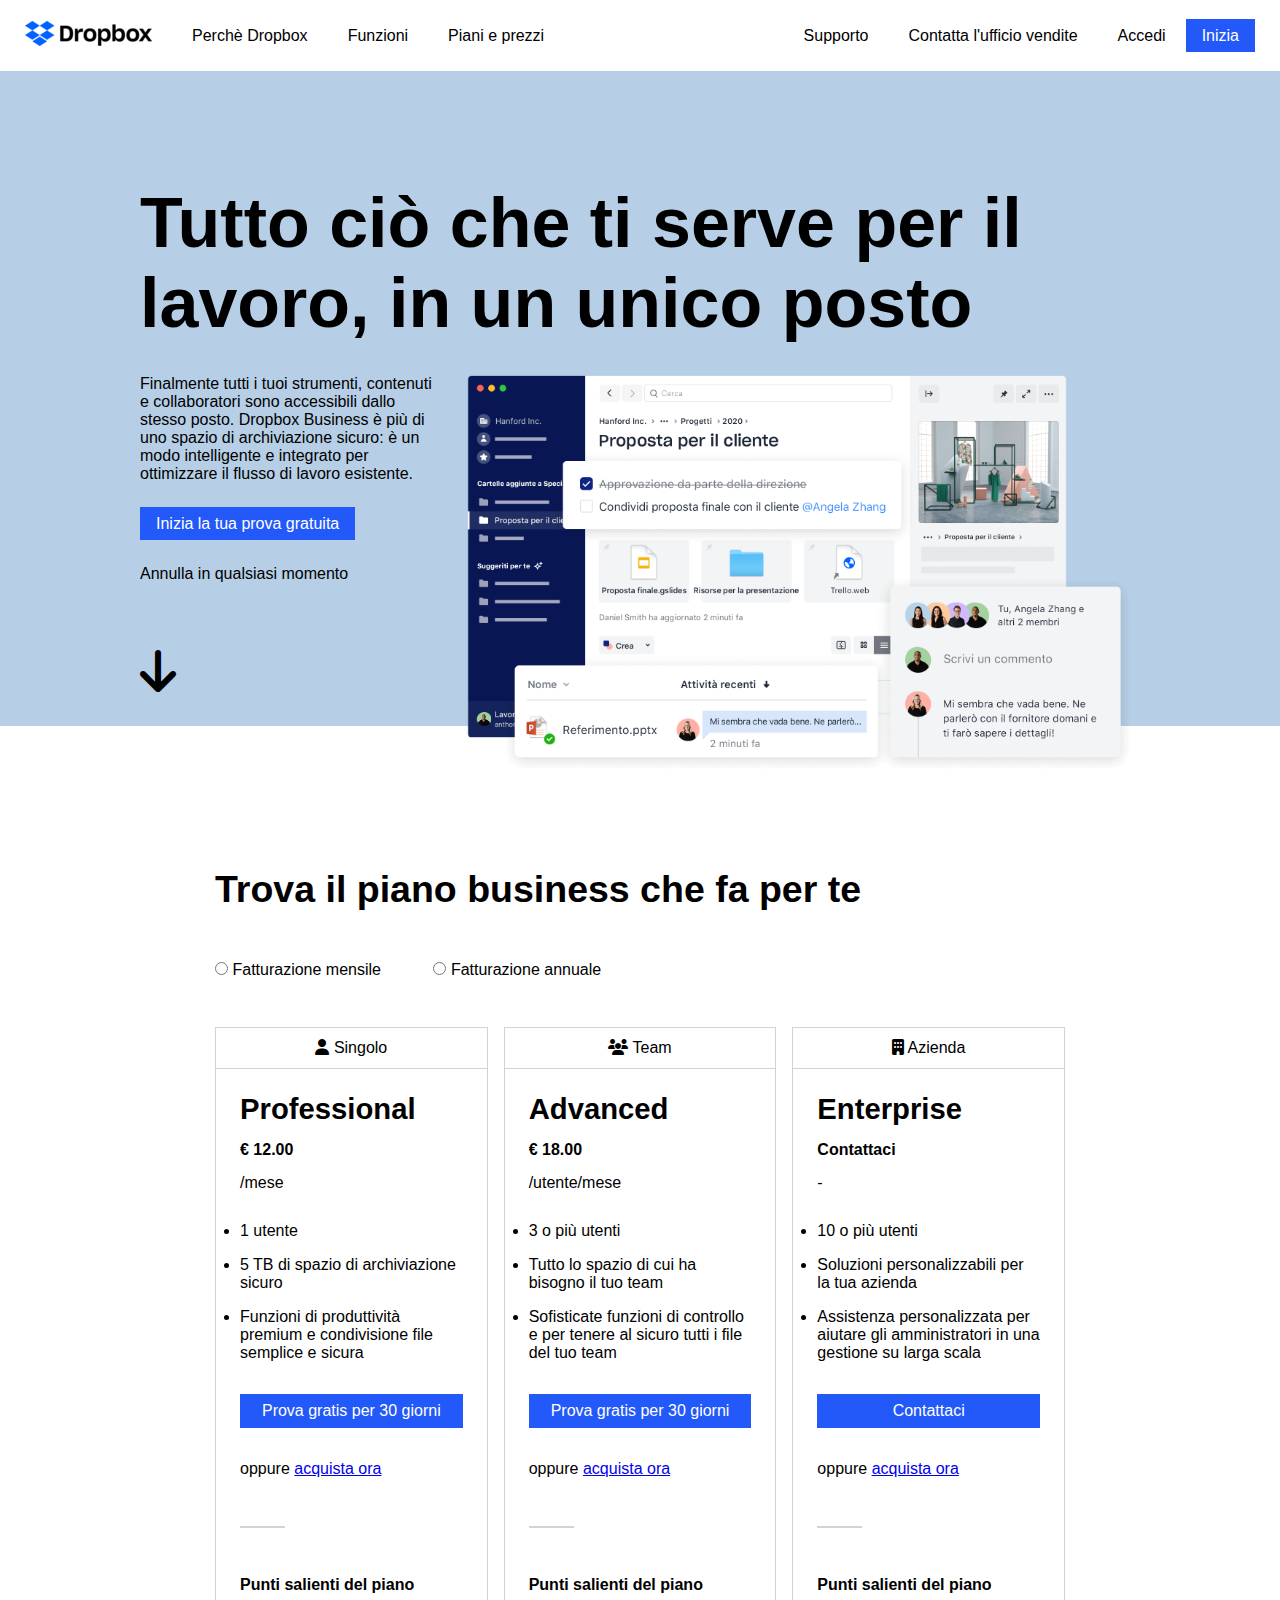
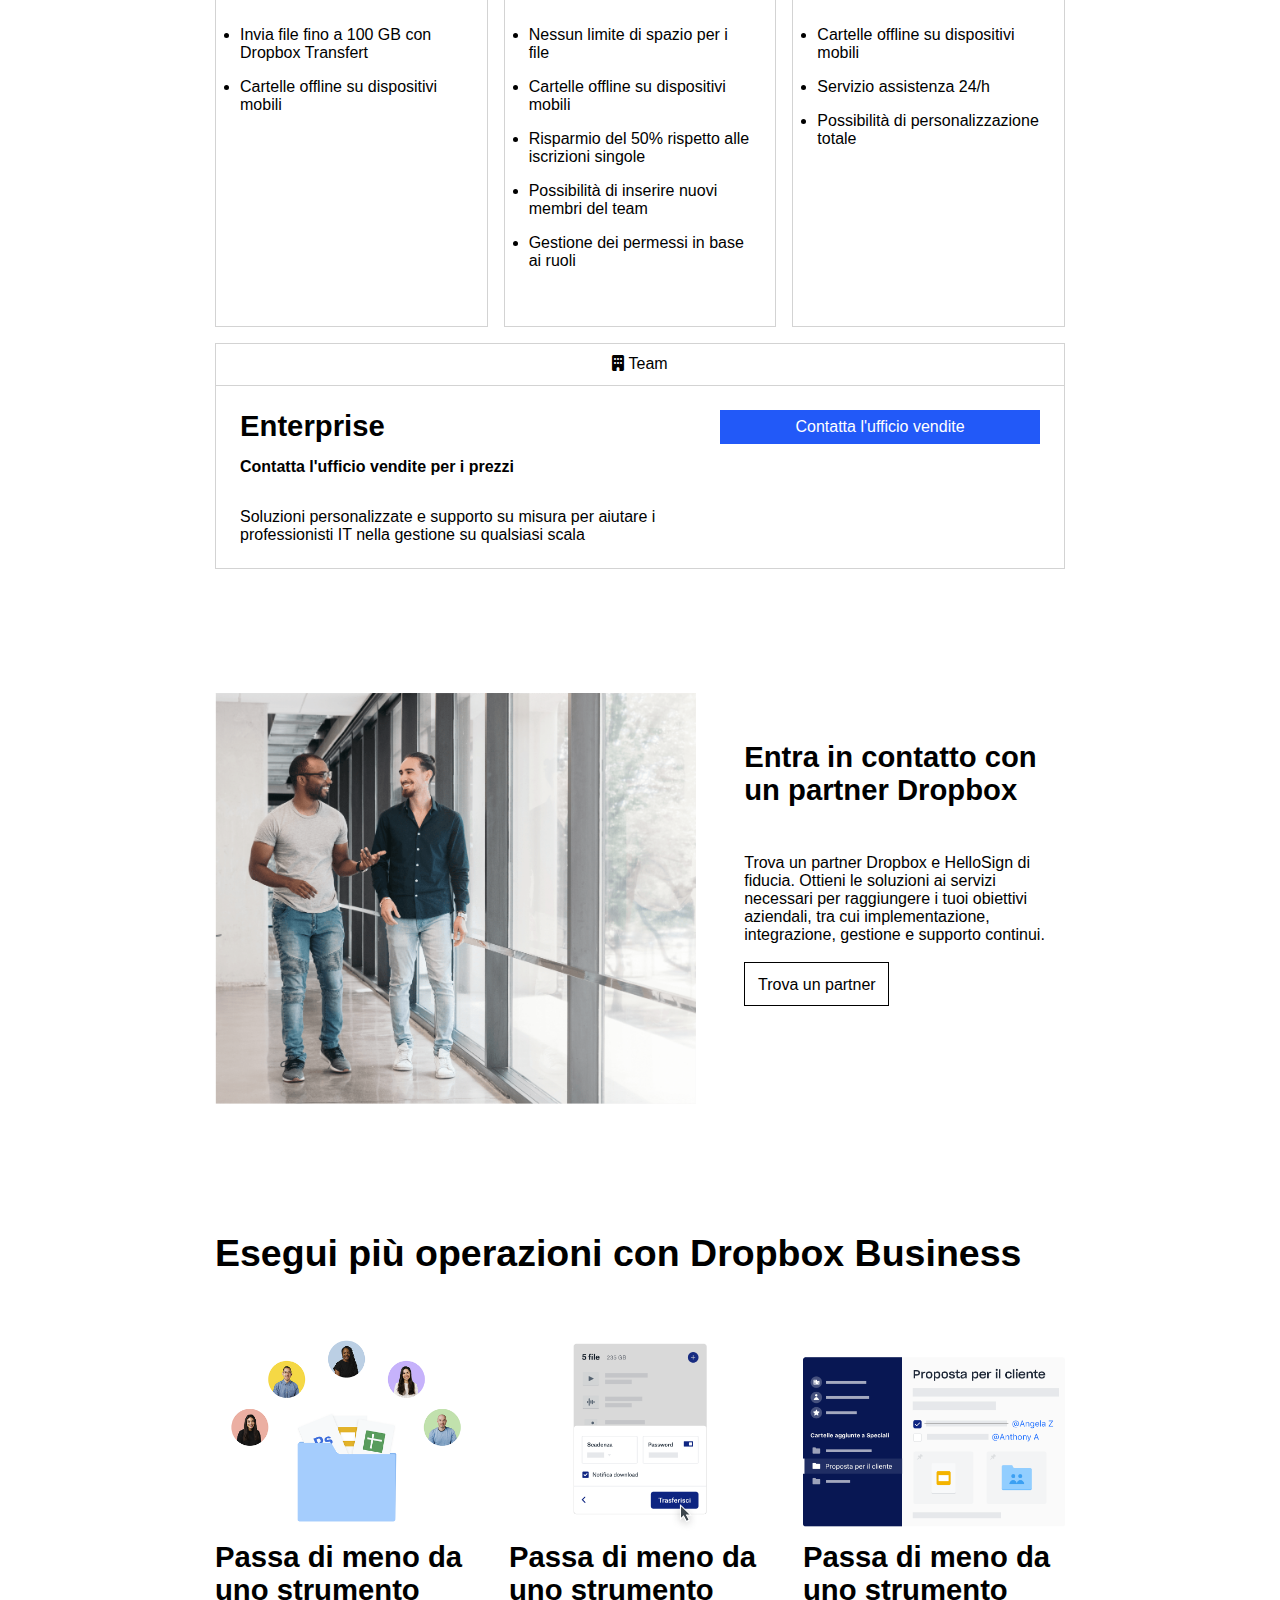
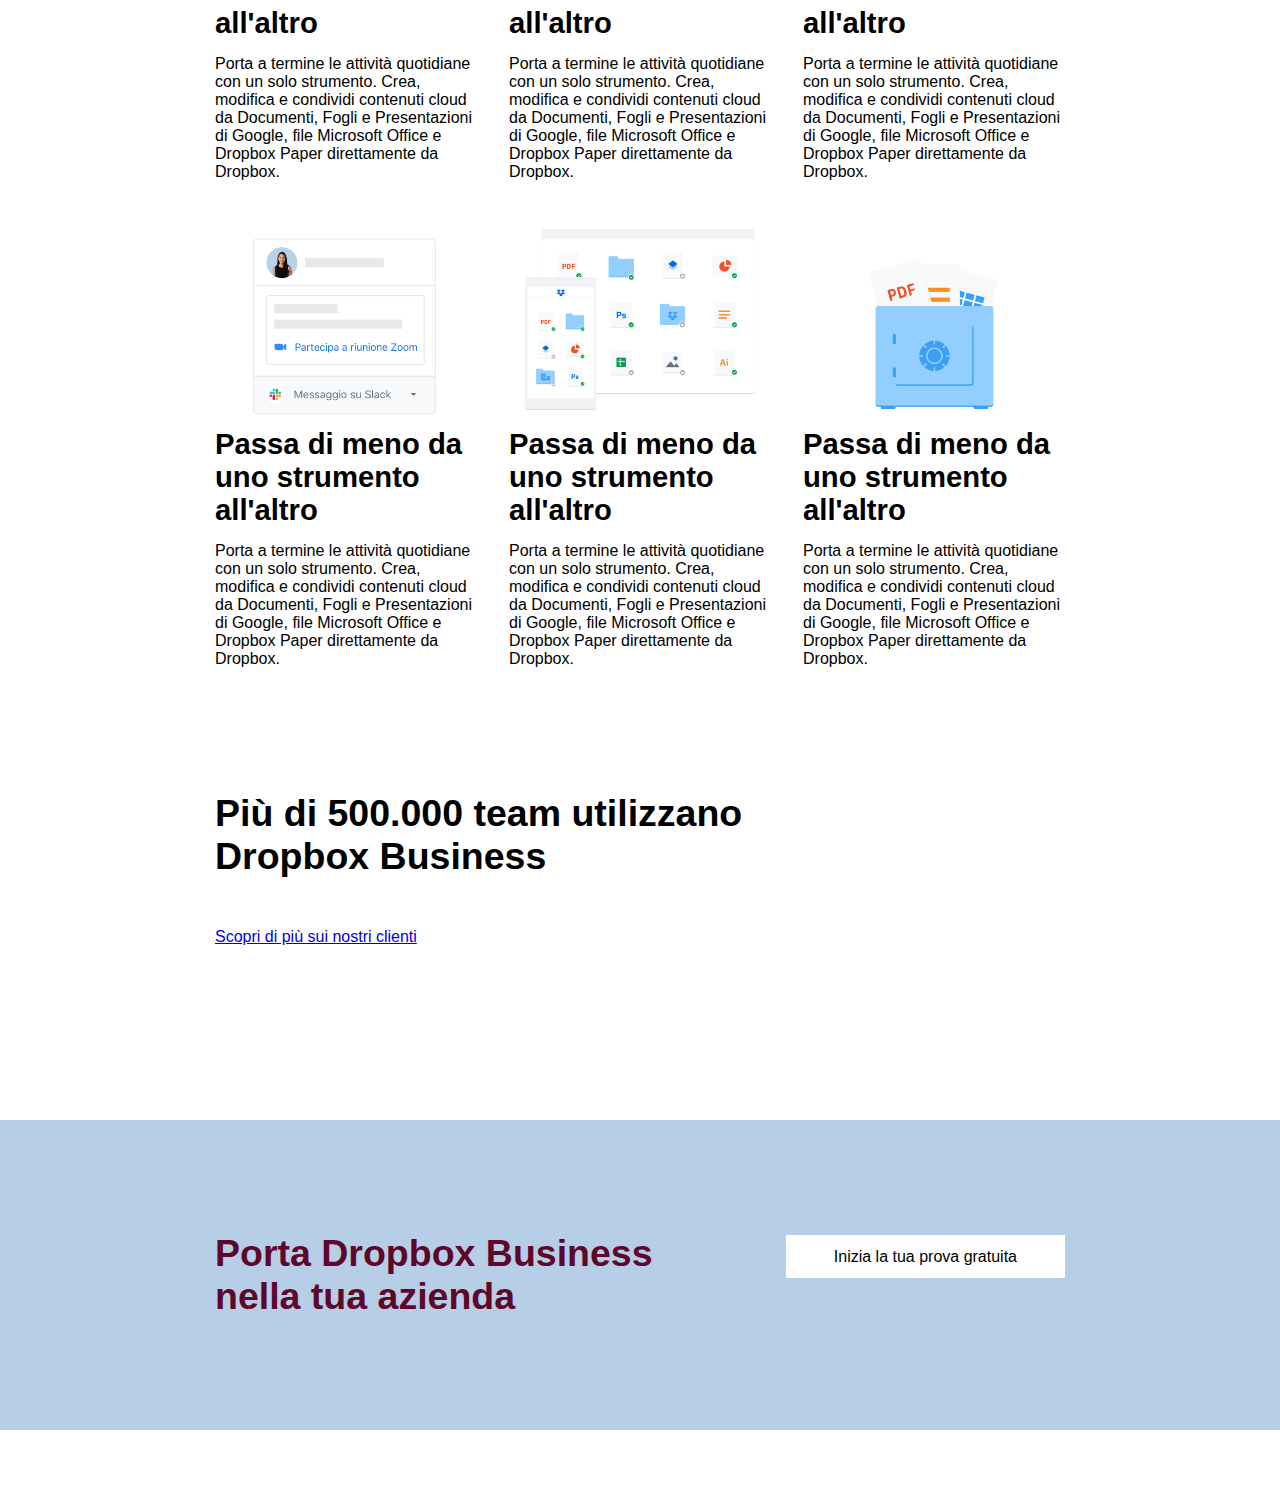
==== commit 8153a5a0: "add blue-background section" ====
--- a/index.html
+++ b/index.html
@@ -69,10 +69,10 @@
                 </div>
 
                 <div class="jumbo-content d-flex">
-                    <div class="col-left">
+                    <div class="col-left col-wide">
                         <img src="img/jumbo.png" alt="">
                     </div>
-                    <div class="col-right">
+                    <div class="col-right col-small">
                         <p>Finalmente tutti i tuoi strumenti, contenuti e
                             collaboratori sono accessibili dallo stesso posto.
                             Dropbox Business è più di uno spazio di
@@ -94,6 +94,7 @@
             </div>
         </div>
 
+        <!-- four colum section -->
         <div class="section">
             <div class="container">
                 <div class="section-title">
@@ -108,7 +109,7 @@
                     <span>Fatturazione annuale</span>
                 </div>
 
-                <div class="section-content d-flex">
+                <div class="section-content d-flex col-gap-1">
                     <div class="col col-3">
                         <div class="card">
                             <div class="col-header">
@@ -357,6 +358,7 @@
             </div>
         </div>
 
+        <!-- find partner section -->
         <div class="section">
             <div class="container d-flex gap-3">
                 <div class="col-left">
@@ -378,11 +380,180 @@
                     </p>
 
                     <div class="button">
-                        <a href="#" class="white-button">Trova un partner</a>
-                    </div>
-
-                </div>
-            </div>
+                        <a href="#" class="white-button border-button">Trova un partner</a>
+                    </div>
+
+                </div>
+            </div>
+        </div>
+
+        <!-- six column section -->
+        <div class="section">
+            <div class="container">
+                <div class="section-title">
+                    <h2>Esegui più operazioni con Dropbox Business</h2>
+                </div>
+
+                <div class="section-content d-flex col-gap-2">
+                    <div class="col col-3">
+                        <div class="col-img">
+                            <img src="img/business-feature-switching-tools.png" alt="">
+                        </div>
+
+                        <div class="col-title">
+                            <h3>Passa di meno da uno strumento all'altro</h3>
+                        </div>
+
+                        <div class="col-paragraph">
+                            <p>Porta a termine le attività quotidiane
+                                con un solo strumento. Crea, modifica e
+                                condividi contenuti cloud da
+                                Documenti, Fogli e Presentazioni di
+                                Google, file Microsoft Office e Dropbox
+                                Paper direttamente da Dropbox.</p>
+                        </div>
+                    </div>
+
+                    <div class="col col-3">
+                        <div class="col-img">
+                            <img src="img/business-feature-send-files-it.png" alt="">
+                        </div>
+
+                        <div class="col-title">
+                            <h3>Passa di meno da uno strumento all'altro</h3>
+                        </div>
+
+                        <div class="col-paragraph">
+                            <p>Porta a termine le attività quotidiane
+                                con un solo strumento. Crea, modifica e
+                                condividi contenuti cloud da
+                                Documenti, Fogli e Presentazioni di
+                                Google, file Microsoft Office e Dropbox
+                                Paper direttamente da Dropbox.</p>
+                        </div>
+                    </div>
+
+                    <div class="col col-3">
+                        <div class="col-img">
+                            <img src="img/business-feature-coordinate-it.png" alt="">
+                        </div>
+
+                        <div class="col-title">
+                            <h3>Passa di meno da uno strumento all'altro</h3>
+                        </div>
+
+                        <div class="col-paragraph">
+                            <p>Porta a termine le attività quotidiane
+                                con un solo strumento. Crea, modifica e
+                                condividi contenuti cloud da
+                                Documenti, Fogli e Presentazioni di
+                                Google, file Microsoft Office e Dropbox
+                                Paper direttamente da Dropbox.</p>
+                        </div>
+                    </div>
+
+                    <div class="col col-3">
+                        <div class="col-img">
+                            <img src="img/business-feature-integrations-it.png" alt="">
+                        </div>
+
+                        <div class="col-title">
+                            <h3>Passa di meno da uno strumento all'altro</h3>
+                        </div>
+
+                        <div class="col-paragraph">
+                            <p>Porta a termine le attività quotidiane
+                                con un solo strumento. Crea, modifica e
+                                condividi contenuti cloud da
+                                Documenti, Fogli e Presentazioni di
+                                Google, file Microsoft Office e Dropbox
+                                Paper direttamente da Dropbox.</p>
+                        </div>
+                    </div>
+
+                    <div class="col col-3">
+                        <div class="col-img">
+                            <img src="img/business-feature-multi-device.png" alt="">
+                        </div>
+    
+                        <div class="col-title">
+                            <h3>Passa di meno da uno strumento all'altro</h3>
+                        </div>
+    
+                        <div class="col-paragraph">
+                            <p>Porta a termine le attività quotidiane
+                                con un solo strumento. Crea, modifica e
+                                condividi contenuti cloud da
+                                Documenti, Fogli e Presentazioni di
+                                Google, file Microsoft Office e Dropbox
+                                Paper direttamente da Dropbox.</p>
+                        </div>
+                    </div>
+
+                    <div class="col col-3">
+                        <div class="col-img">
+                            <img src="img/business-feature-security.png" alt="">
+                        </div>
+    
+                        <div class="col-title">
+                            <h3>Passa di meno da uno strumento all'altro</h3>
+                        </div>
+    
+                        <div class="col-paragraph">
+                            <p>Porta a termine le attività quotidiane
+                                con un solo strumento. Crea, modifica e
+                                condividi contenuti cloud da
+                                Documenti, Fogli e Presentazioni di
+                                Google, file Microsoft Office e Dropbox
+                                Paper direttamente da Dropbox.</p>
+                        </div>
+                    </div>
+                </div>
+            </div>
+        </div>
+
+        <!-- only title section -->
+        <div class="section">
+            <div class="container d-flex">
+                <div class="col-left col-wide">
+                    <div class="section-title">
+                        <h2>Più di 500.000 team utilizzano Dropbox Business</h2>
+                    </div>
+
+                    <div class="col-link">
+                        <a href="#">Scopri di più sui nostri clienti</a>
+                    </div>
+                </div>
+
+                <div class="col-right col-small"></div>                
+            </div>
+        </div>
+
+        <!-- sponsor section -->
+        <div class="section">
+            <!-- sponsor -->
+        </div>
+
+        <!-- free trial section -->
+        <div class="section bg-blue">
+            <div class="container d-flex col-baseline">
+                <div class="col-left">
+                    <div class="section-title special">
+                        <h2>Porta Dropbox Business nella tua azienda</h2>
+                    </div>
+                </div>
+
+                <div class="col-right">
+                    <div class="button float">
+                        <a href="#" class="white-button extra-padding">Inizia la tua prova gratuita</a>
+                    </div>
+                </div>
+            </div>
+        </div>
+
+        <!-- question section -->
+        <div class="section">
+            
         </div>
     </main>
 
--- a/css/style.css
+++ b/css/style.css
@@ -52,6 +52,7 @@
 .jumbo-section {
     background-color: #B6CFE6;
     padding-top: 40px;
+    padding-bottom: 25px;
     margin-bottom: 5rem;
 }
 
@@ -59,7 +60,7 @@
     width: 1000px;
     margin: auto;
     position: relative;
-    top: 4rem;
+    top: 4.5rem;
 }
 
 .jumbo-title {
@@ -71,16 +72,16 @@
     flex-direction: row-reverse;
 }
 
-.jumbo-section .col-left {
-    width: 70%;
+.col-left.col-wide {
+    flex-basis: 70%;
 }
 
 .jumbo-content img {
     width: 100%;
 }
 
-.jumbo-section .col-right {
-    width: 30%;
+.col-right.col-small {
+    flex-basis: 30%;
 }
 
 .col-right span {
@@ -93,9 +94,8 @@
 }
 
 .container {
-    width: 800px;
+    width: 850px;
     margin: auto;
-    min-height: 500px;
     padding: 30px 0;
 }
 
@@ -113,8 +113,17 @@
 }
 
 .section-content {
+    flex-wrap: wrap;
+}
+
+.col-gap-1 {
     gap: 1rem;
-    flex-wrap: wrap;
+    --gap: 1rem;
+}
+
+.col-gap-2 {
+    gap: 2rem;
+    --gap: 2rem;
 }
 
 .col {
@@ -122,12 +131,11 @@
 }
 
 .col.col-3 {
-    width: calc((100% - 2rem) / 3);
+    flex-basis: calc(100% / 3 - var(--gap));
 }
 
 .card {
     border: 1px solid lightgrey;
-    font-size: 14px;
     height: 100%;
 }
 
@@ -154,12 +162,20 @@
     padding-bottom: 30px;
 }
 
+.col-list ul {
+    padding-bottom: 2rem;
+}
+
+.col-list li:last-child{
+    padding-bottom: 0;
+}
+
 .col-list li {
     padding-bottom: 1rem;
 }
 
 .button-padding {
-    padding: 2rem 0;
+    padding-bottom: 2rem;
 }
 
 .col .blue-button {
@@ -194,11 +210,11 @@
     padding-bottom: 2rem;
 }
 
-.section .col-left {
+.col-left {
     flex-basis: 60%;
 }
 
-.section .col-right {
+.col-right {
     flex-basis: 40%;
 }
 
@@ -206,9 +222,39 @@
     padding-bottom: 2rem;
 }
 
-.button .white-button {
-    border: 1px solid black;
+.white-button {
+    background-color: white;
     padding: .8rem;
     text-decoration: none;
     color: black;
+}
+
+.border-button {
+    border: 1px solid black;
+}
+
+.col-img img {
+    width: 100%;
+}
+
+.special {
+    color: #5F062B;
+    padding-top: 50px;
+}
+
+.bg-blue {
+    background-color: #B6CFE6;
+}
+
+.col-baseline {
+    align-items: baseline;
+}
+
+.float {
+    float: right;
+}
+
+.extra-padding {
+    padding-left: 3rem;
+    padding-right: 3rem;
 }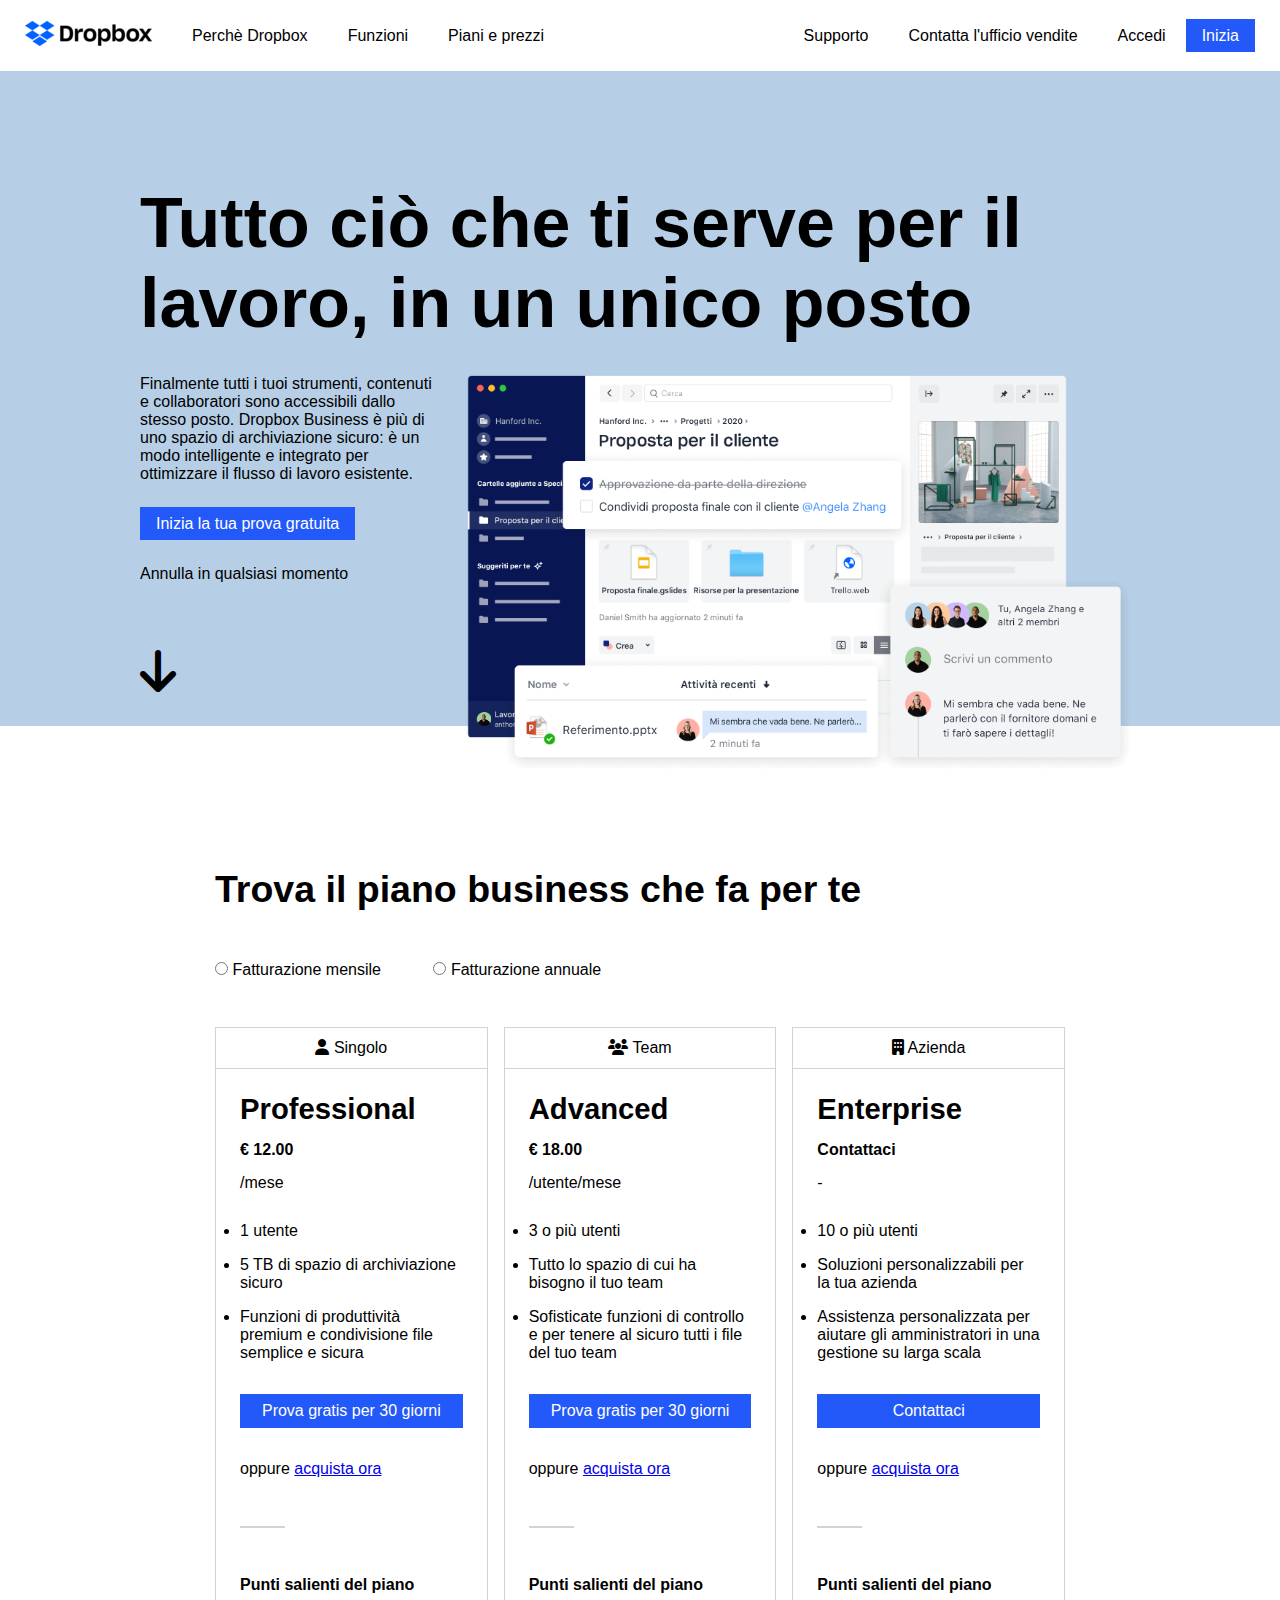
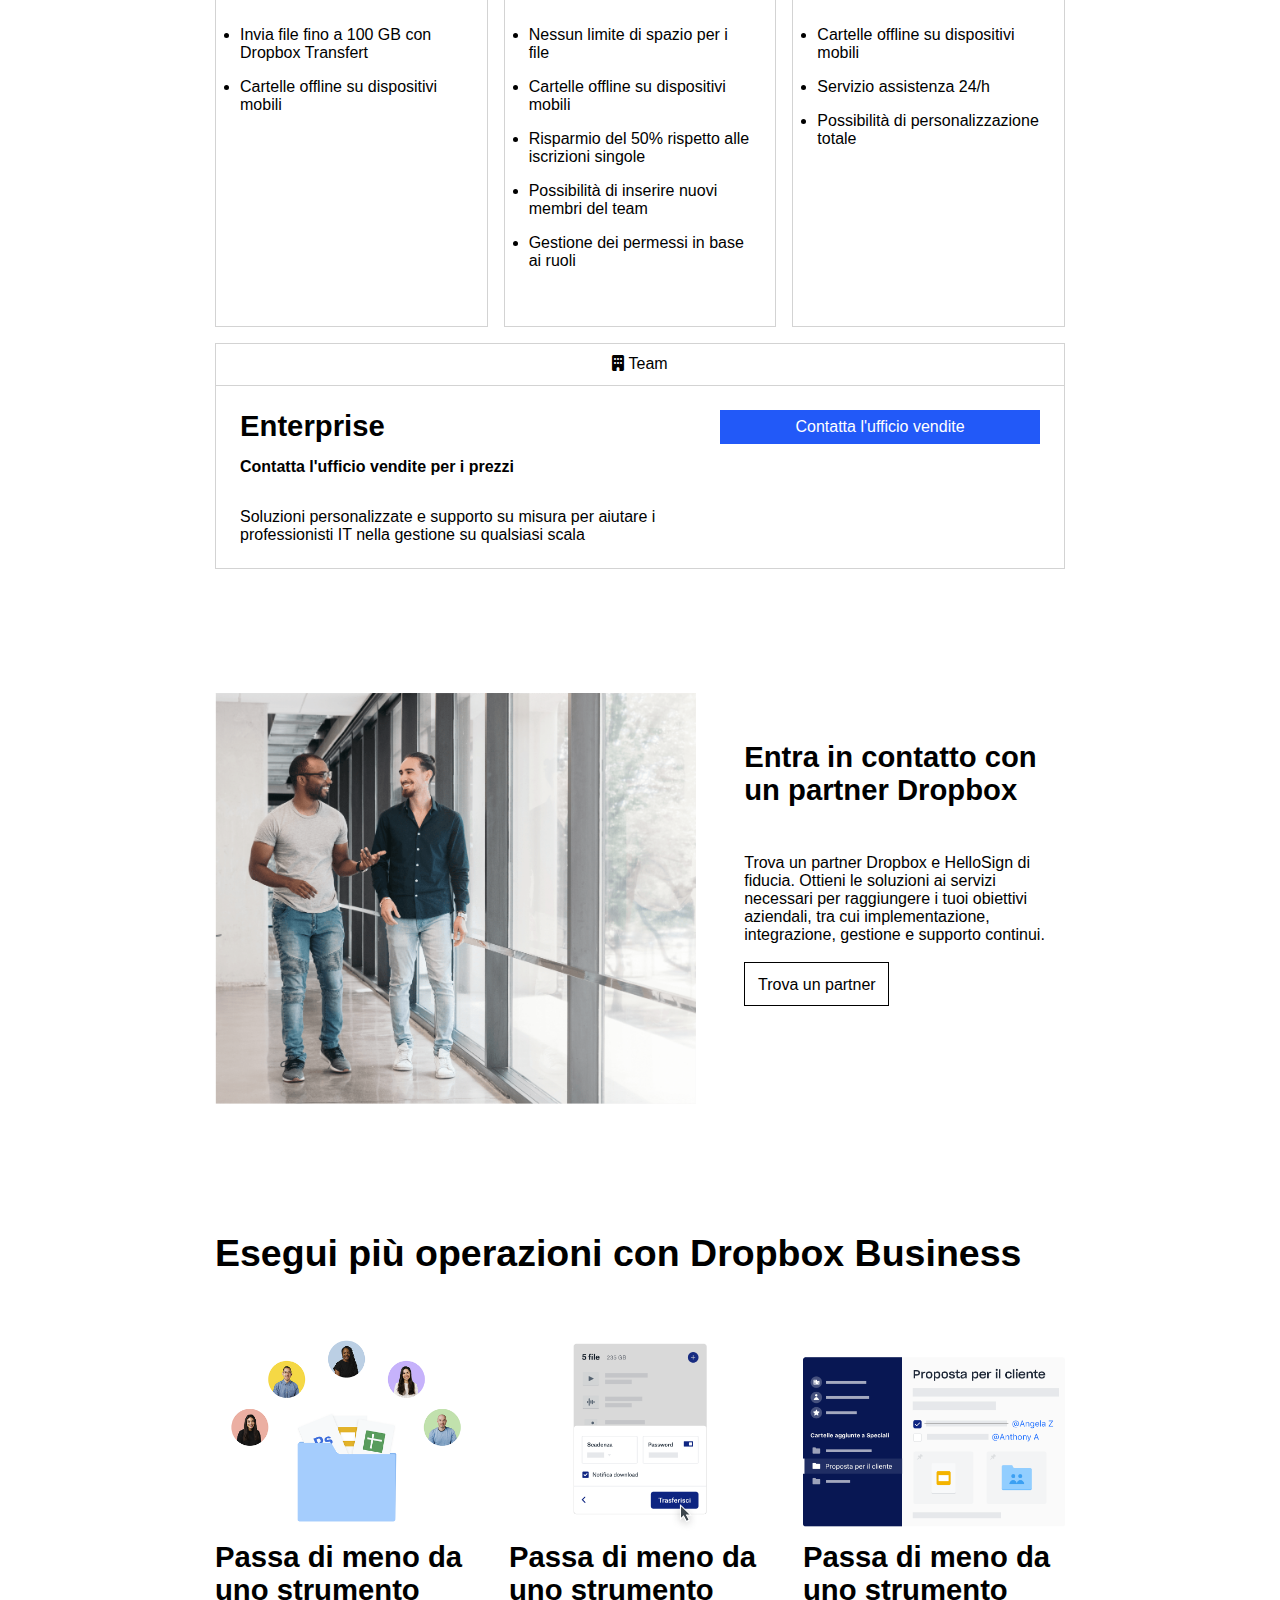
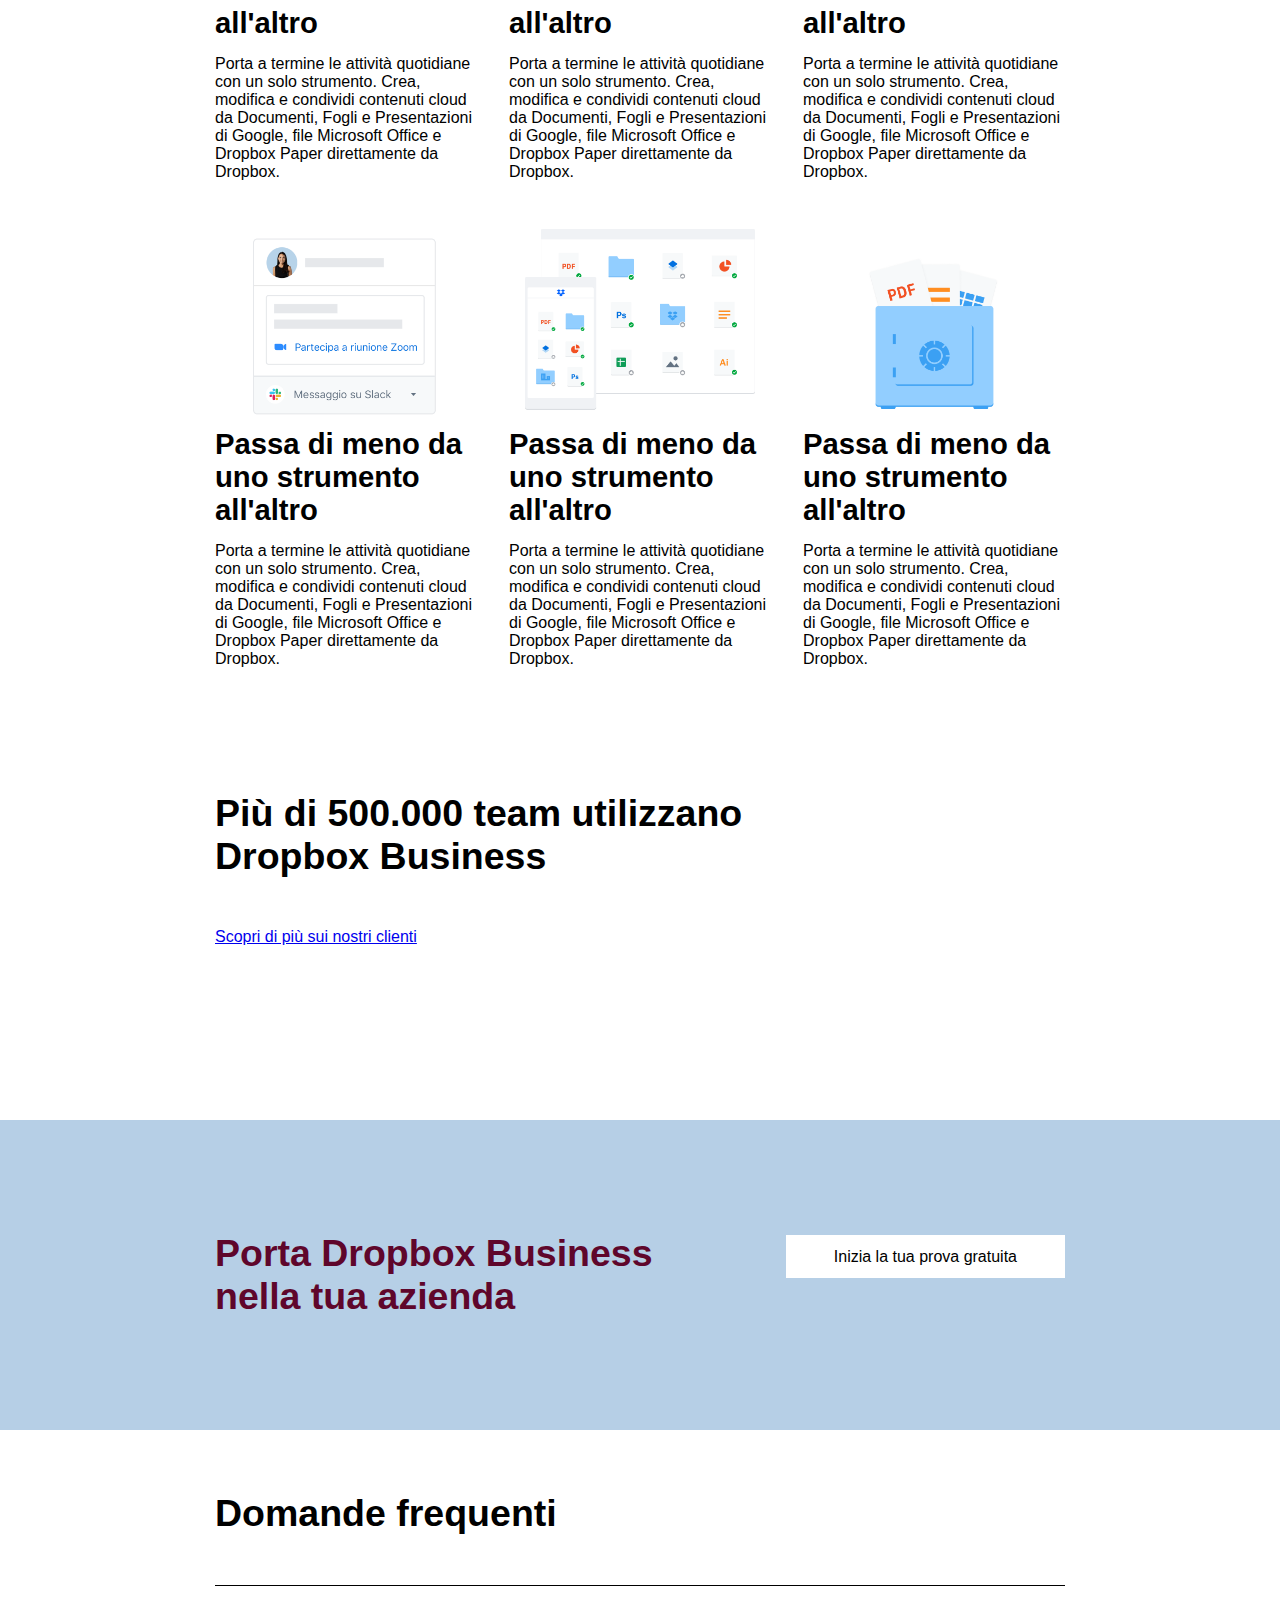
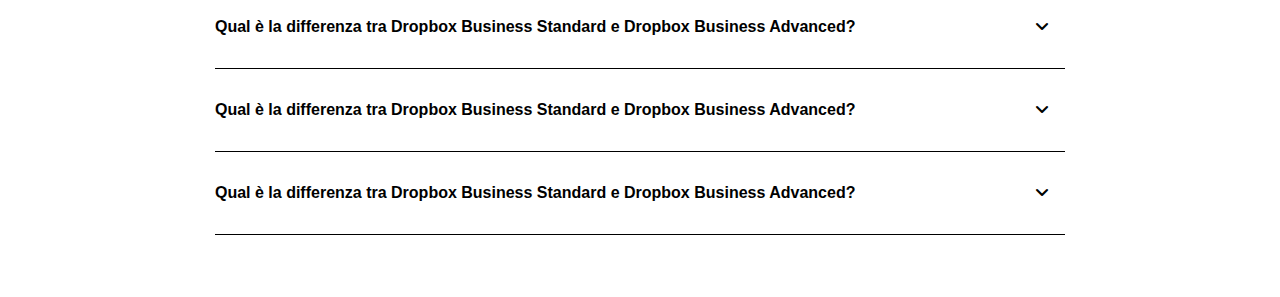
==== commit 4d536381: "add question section" ====
--- a/index.html
+++ b/index.html
@@ -553,7 +553,35 @@
 
         <!-- question section -->
         <div class="section">
-            
+            <div class="container">
+                <div class="section-title">
+                    <h2>Domande frequenti</h2>
+                </div>
+
+                <div class="question-container">
+                    <div class="question d-flex">
+                        <p><strong>Qual è la differenza tra Dropbox Business Standard e Dropbox Business Advanced?</strong></p>
+                        <div class="small-arrow">
+                            <i class="fa-solid fa-angle-down"></i>
+                        </div>
+                    </div>
+
+                    <div class="question d-flex">
+                        <p><strong>Qual è la differenza tra Dropbox Business Standard e Dropbox Business Advanced?</strong></p>
+                        <div class="small-arrow">
+                            <i class="fa-solid fa-angle-down"></i>
+                        </div>
+                    </div>
+
+                    <div class="question d-flex">
+                        <p><strong>Qual è la differenza tra Dropbox Business Standard e Dropbox Business Advanced?</strong></p>
+                        <div class="small-arrow">
+                            <i class="fa-solid fa-angle-down"></i>
+                        </div>
+                    </div>
+                    
+                </div>
+            </div>
         </div>
     </main>
 
--- a/css/style.css
+++ b/css/style.css
@@ -257,4 +257,19 @@
 .extra-padding {
     padding-left: 3rem;
     padding-right: 3rem;
-}+}
+
+.question-container {
+    border-top: 1px solid black;
+}
+
+.question {
+    justify-content: space-between;
+    padding: 2rem 0;
+    border-bottom: 1px solid black;
+}
+
+.small-arrow {
+    text-align: center;
+    padding: 0 1rem;
+}
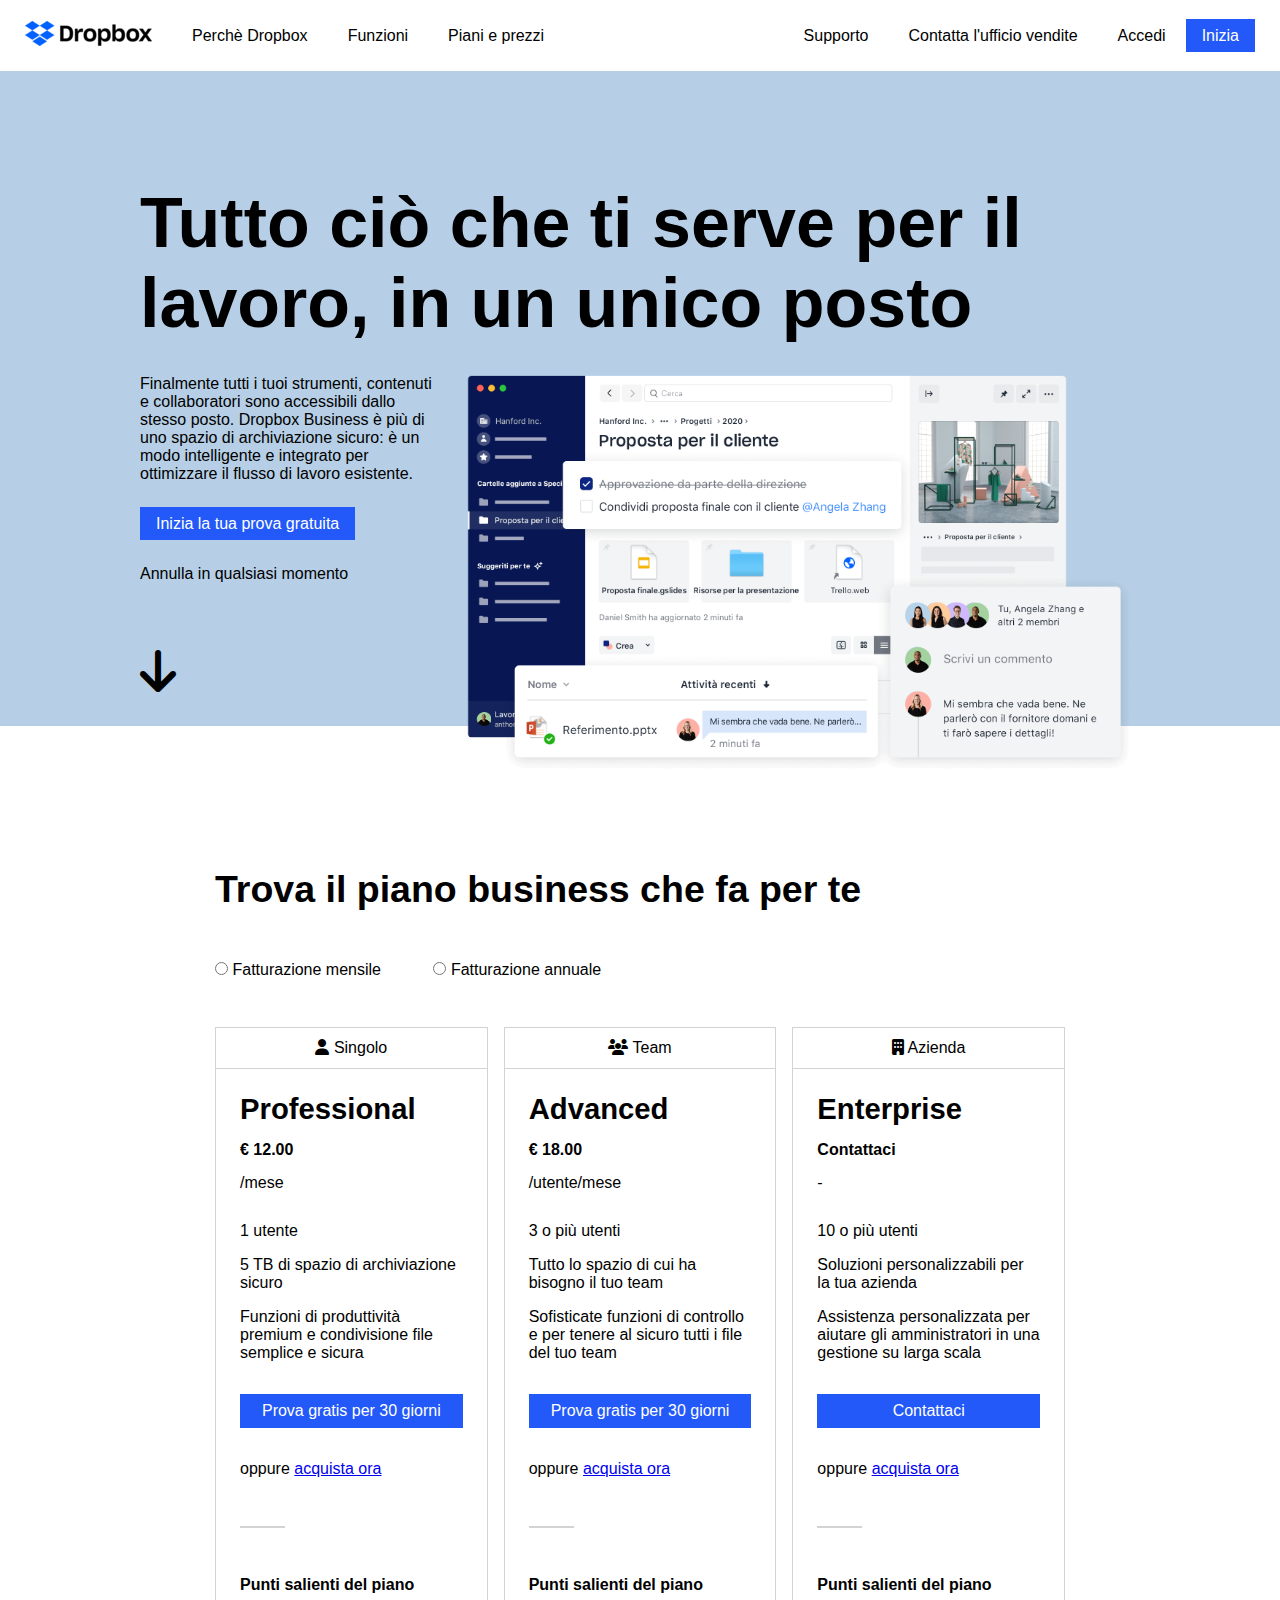
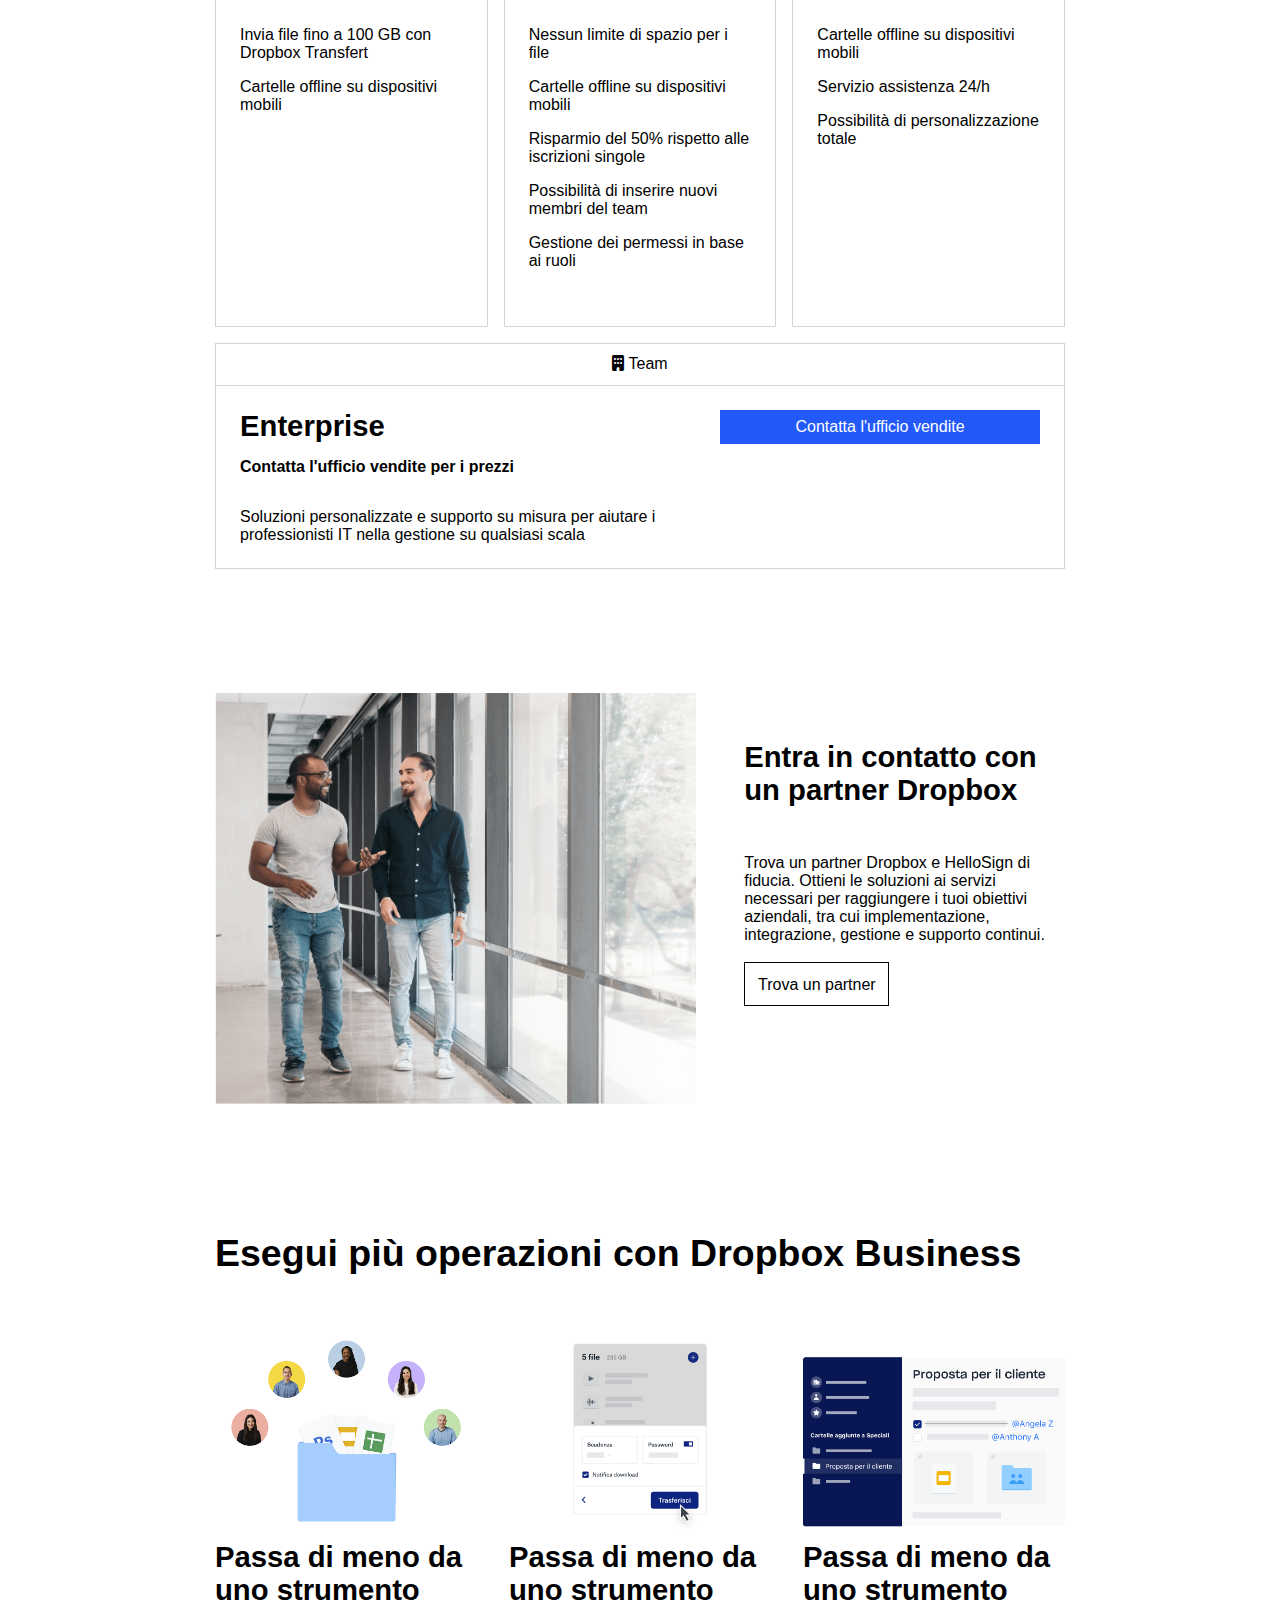
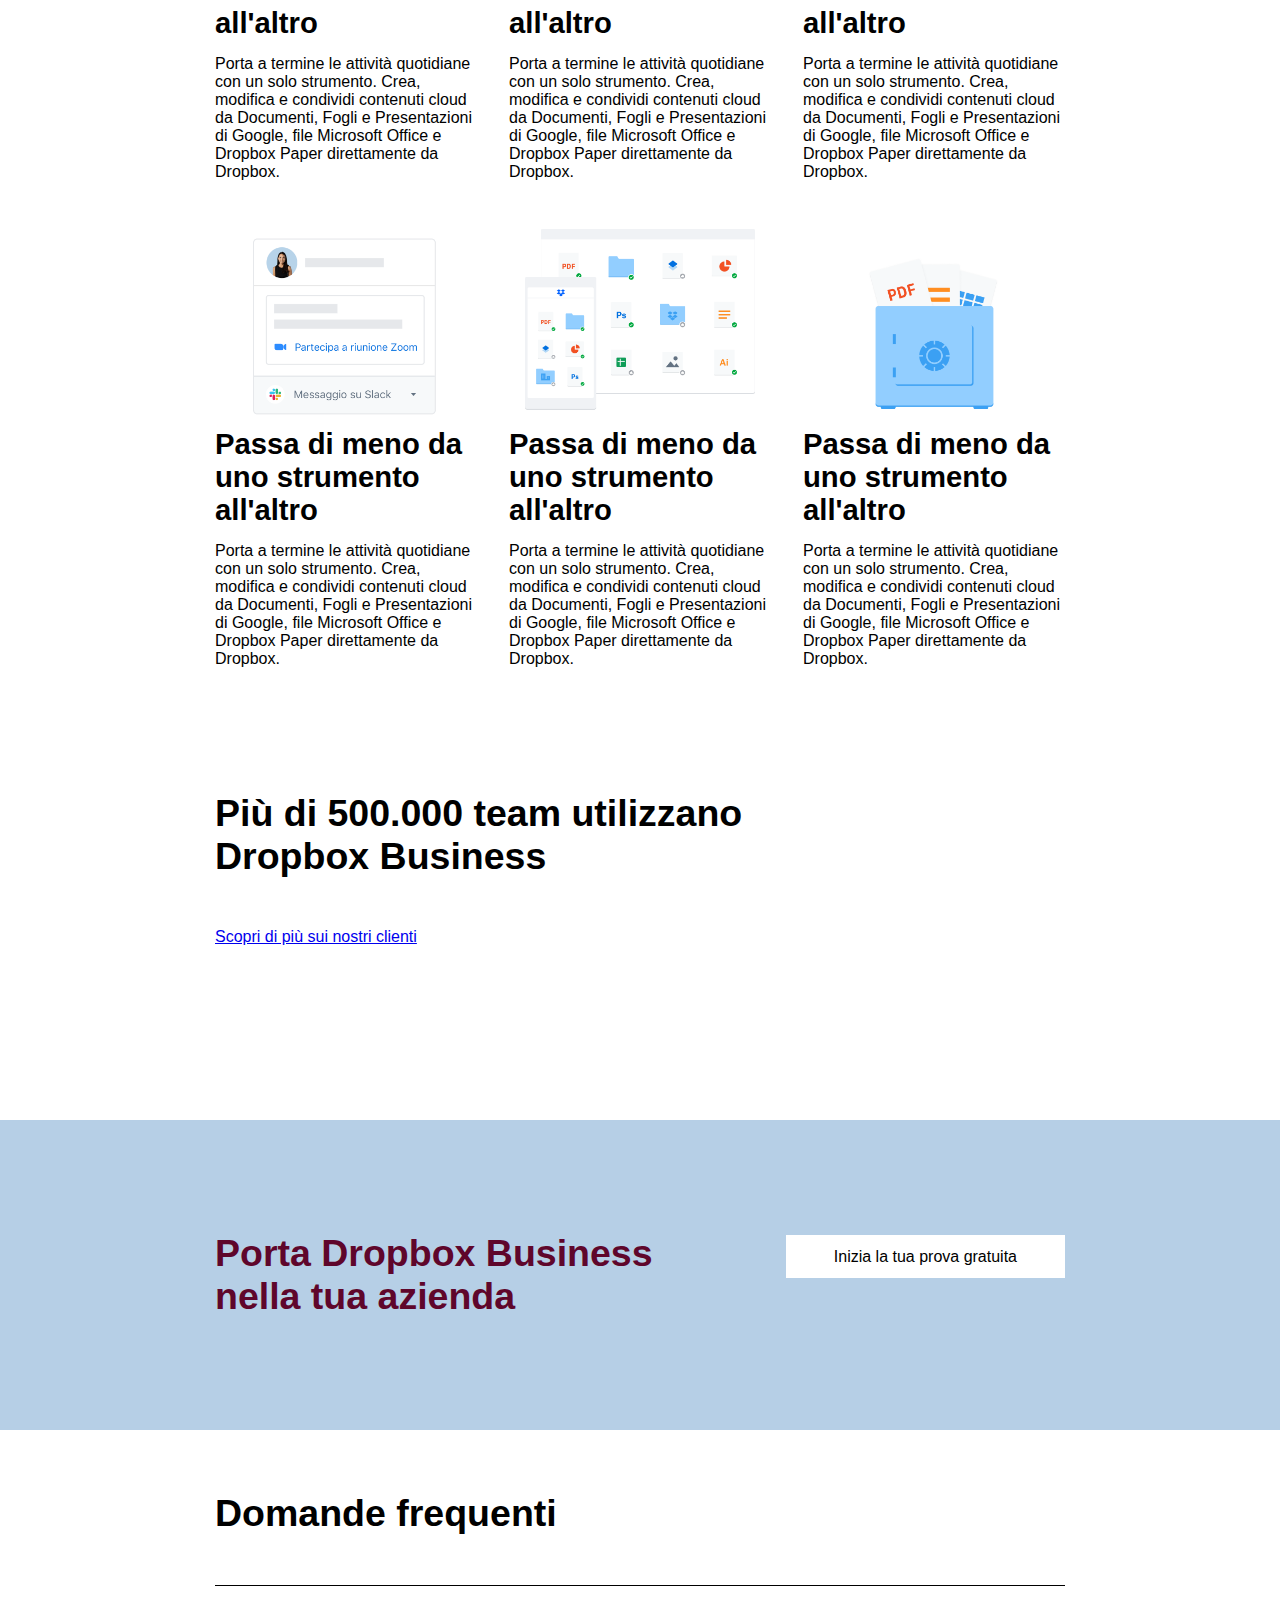
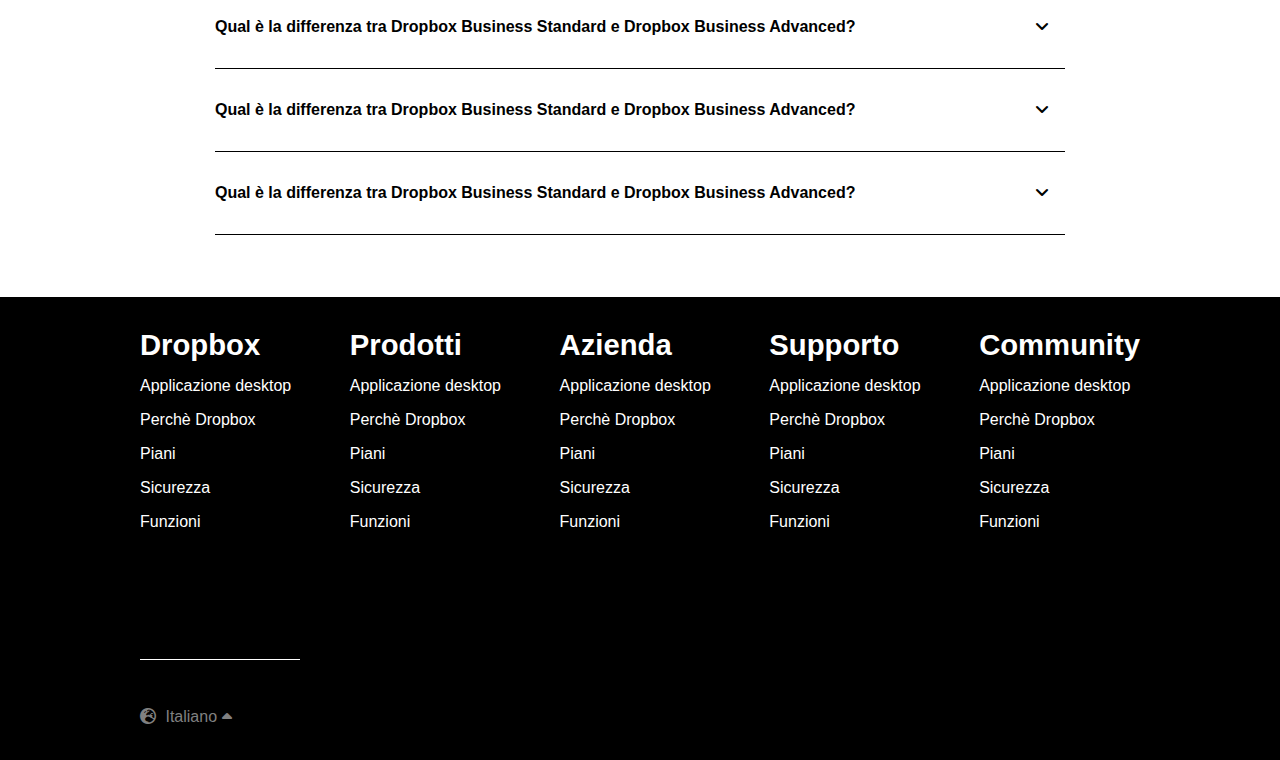
==== commit 524ae73b: "add footer" ====
--- a/index.html
+++ b/index.html
@@ -63,7 +63,7 @@
 
     <main>
         <div class="jumbo-section">
-            <div class="large-container">
+            <div class="large-container jumbo-container">
                 <div class="jumbo-title">
                     <h1>Tutto ciò che ti serve per il lavoro, in un unico posto</h1>
                 </div>
@@ -585,7 +585,171 @@
         </div>
     </main>
 
-    <footer></footer>
+    <footer>
+        <div class="section footer-section">
+            <div class="large-container">
+                <div class="footer-content d-flex">
+                    <div class="foot-col ">
+                        <div class="col-title">
+                            <h3>Dropbox</h3>
+                        </div>
+
+                        <div class="col-list">
+                            <ul>
+                                <li>
+                                    <a href="#">Applicazione desktop</a>
+                                </li>
+
+                                <li>
+                                    <a href="#">Perchè Dropbox</a>
+                                </li>
+
+                                <li>
+                                    <a href="#">Piani</a>
+                                </li>
+
+                                <li>
+                                    <a href="#">Sicurezza</a>
+                                </li>
+
+                                <li>
+                                    <a href="#">Funzioni</a>
+                                </li>
+                            </ul>
+                        </div>
+                    </div>
+
+                    <div class="foot-col">
+                        <div class="col-title">
+                            <h3>Prodotti</h3>
+                        </div>
+
+                        <div class="col-list">
+                            <ul>
+                                <li>
+                                    <a href="#">Applicazione desktop</a>
+                                </li>
+
+                                <li>
+                                    <a href="#">Perchè Dropbox</a>
+                                </li>
+
+                                <li>
+                                    <a href="#">Piani</a>
+                                </li>
+
+                                <li>
+                                    <a href="#">Sicurezza</a>
+                                </li>
+
+                                <li>
+                                    <a href="#">Funzioni</a>
+                                </li>
+                            </ul>
+                        </div>
+                    </div>
+
+                    <div class="foot-col">
+                        <div class="col-title">
+                            <h3>Azienda</h3>
+                        </div>
+
+                        <div class="col-list">
+                            <ul>
+                                <li>
+                                    <a href="#">Applicazione desktop</a>
+                                </li>
+
+                                <li>
+                                    <a href="#">Perchè Dropbox</a>
+                                </li>
+
+                                <li>
+                                    <a href="#">Piani</a>
+                                </li>
+
+                                <li>
+                                    <a href="#">Sicurezza</a>
+                                </li>
+
+                                <li>
+                                    <a href="#">Funzioni</a>
+                                </li>
+                            </ul>
+                        </div>
+                    </div>
+
+                    <div class="foot-col">
+                        <div class="col-title">
+                            <h3>Supporto</h3>
+                        </div>
+
+                        <div class="col-list">
+                            <ul>
+                                <li>
+                                    <a href="#">Applicazione desktop</a>
+                                </li>
+
+                                <li>
+                                    <a href="#">Perchè Dropbox</a>
+                                </li>
+
+                                <li>
+                                    <a href="#">Piani</a>
+                                </li>
+
+                                <li>
+                                    <a href="#">Sicurezza</a>
+                                </li>
+
+                                <li>
+                                    <a href="#">Funzioni</a>
+                                </li>
+                            </ul>
+                        </div>
+                    </div>
+
+                    <div class="foot-col">
+                        <div class="col-title">
+                            <h3>Community</h3>
+                        </div>
+
+                        <div class="col-list">
+                            <ul>
+                                <li>
+                                    <a href="#">Applicazione desktop</a>
+                                </li>
+
+                                <li>
+                                    <a href="#">Perchè Dropbox</a>
+                                </li>
+
+                                <li>
+                                    <a href="#">Piani</a>
+                                </li>
+
+                                <li>
+                                    <a href="#">Sicurezza</a>
+                                </li>
+
+                                <li>
+                                    <a href="#">Funzioni</a>
+                                </li>
+                            </ul>
+                        </div>
+                    </div>
+                </div>
+
+                <div class="footer-rule"></div>
+
+                <div class="lenguage">
+                    <i class="fa-solid fa-earth-europe"></i>
+                    <span>Italiano</span>
+                    <i class="fa-solid fa-sort-up"></i>
+                </div>
+            </div>
+        </div>
+    </footer>
 </body>
 
 </html>--- a/css/style.css
+++ b/css/style.css
@@ -59,6 +59,9 @@
 .large-container {
     width: 1000px;
     margin: auto;
+}
+
+.jumbo-container {
     position: relative;
     top: 4.5rem;
 }
@@ -164,6 +167,7 @@
 
 .col-list ul {
     padding-bottom: 2rem;
+    list-style: none;
 }
 
 .col-list li:last-child{
@@ -273,3 +277,37 @@
     text-align: center;
     padding: 0 1rem;
 }
+
+.footer-section {
+    background-color: #000000;
+    color: white;
+}
+
+.footer-content {
+    justify-content: space-between;
+    padding-bottom: 3rem;
+}
+
+.col-list a {
+    text-decoration: none;
+    color: white;
+}
+
+.footer-rule {
+    height: 1px;
+    width: 10rem;
+    border-bottom: 1px solid white;
+    margin: 3rem 0;
+}
+
+.lenguage {
+    color: grey;
+}
+
+.fa-earth-europe {
+    padding-right: 5px;
+}
+
+.fa-sort-up {
+    vertical-align: sub;
+}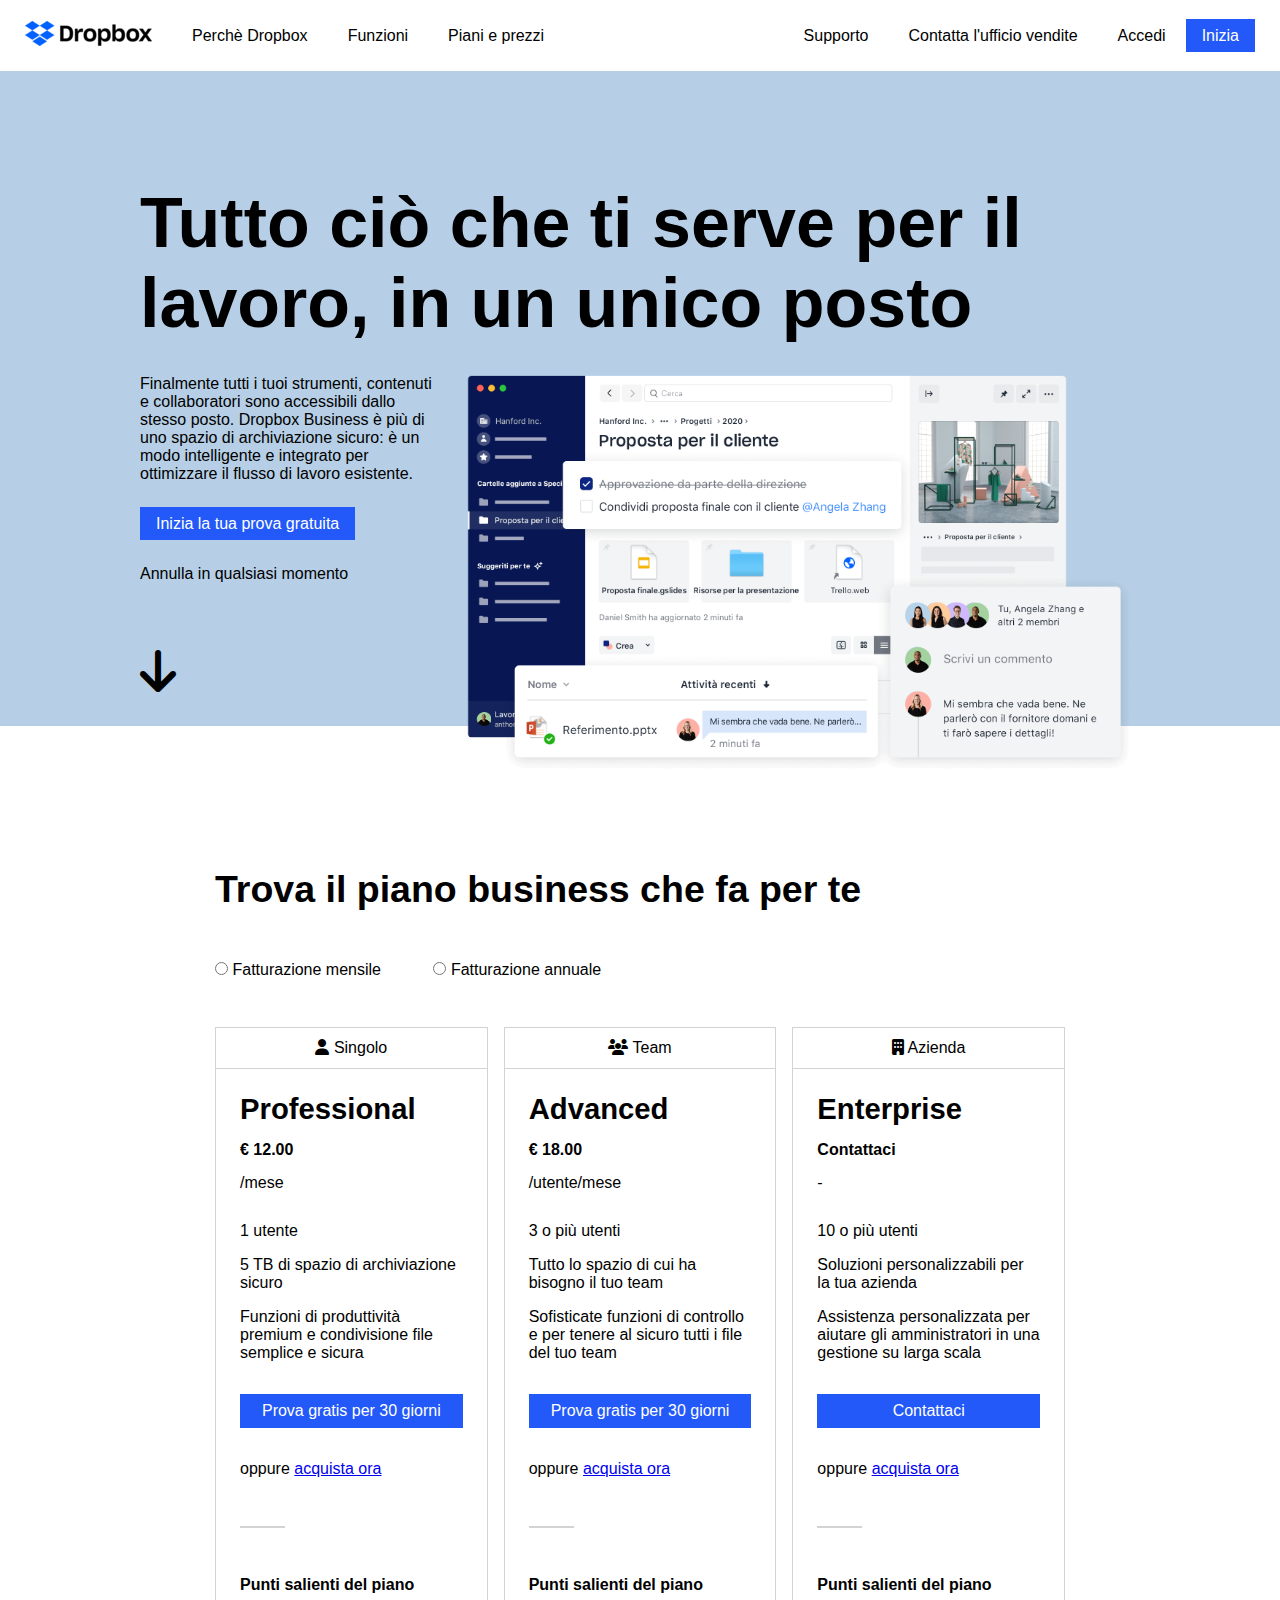
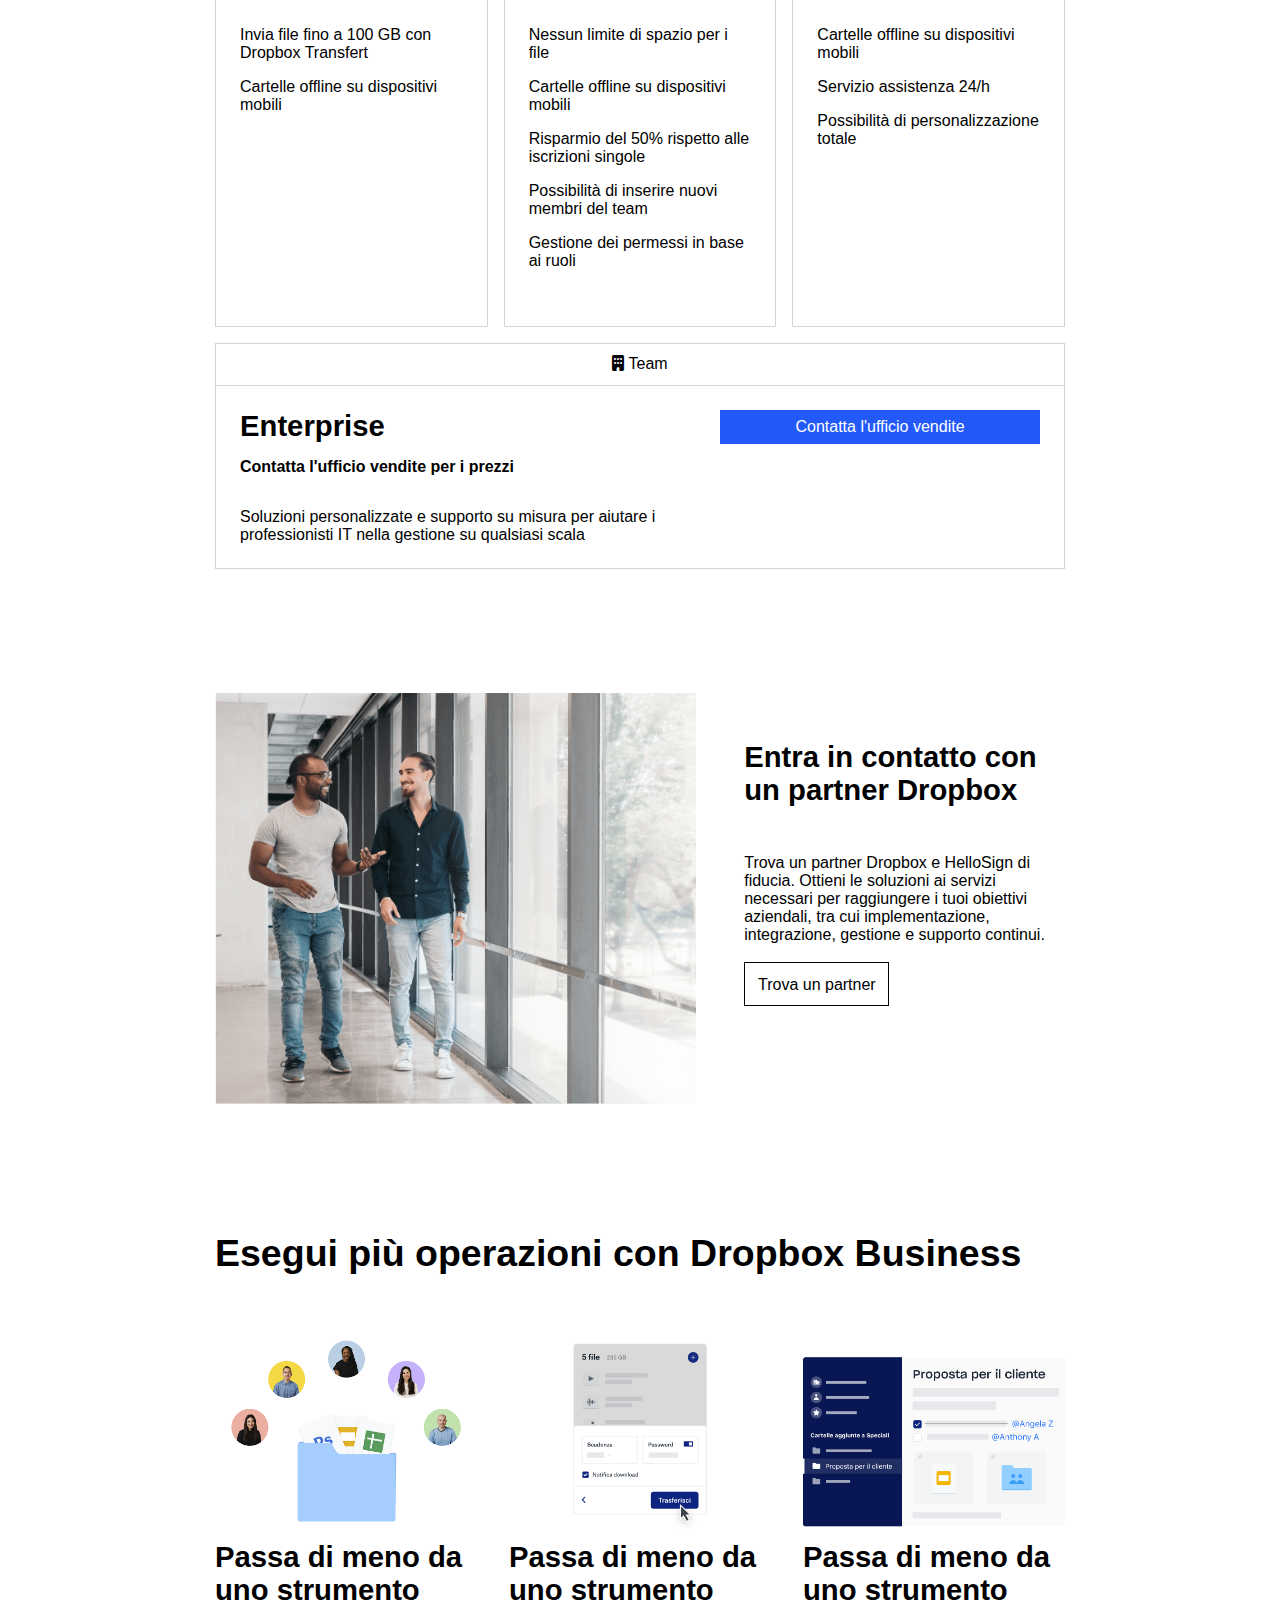
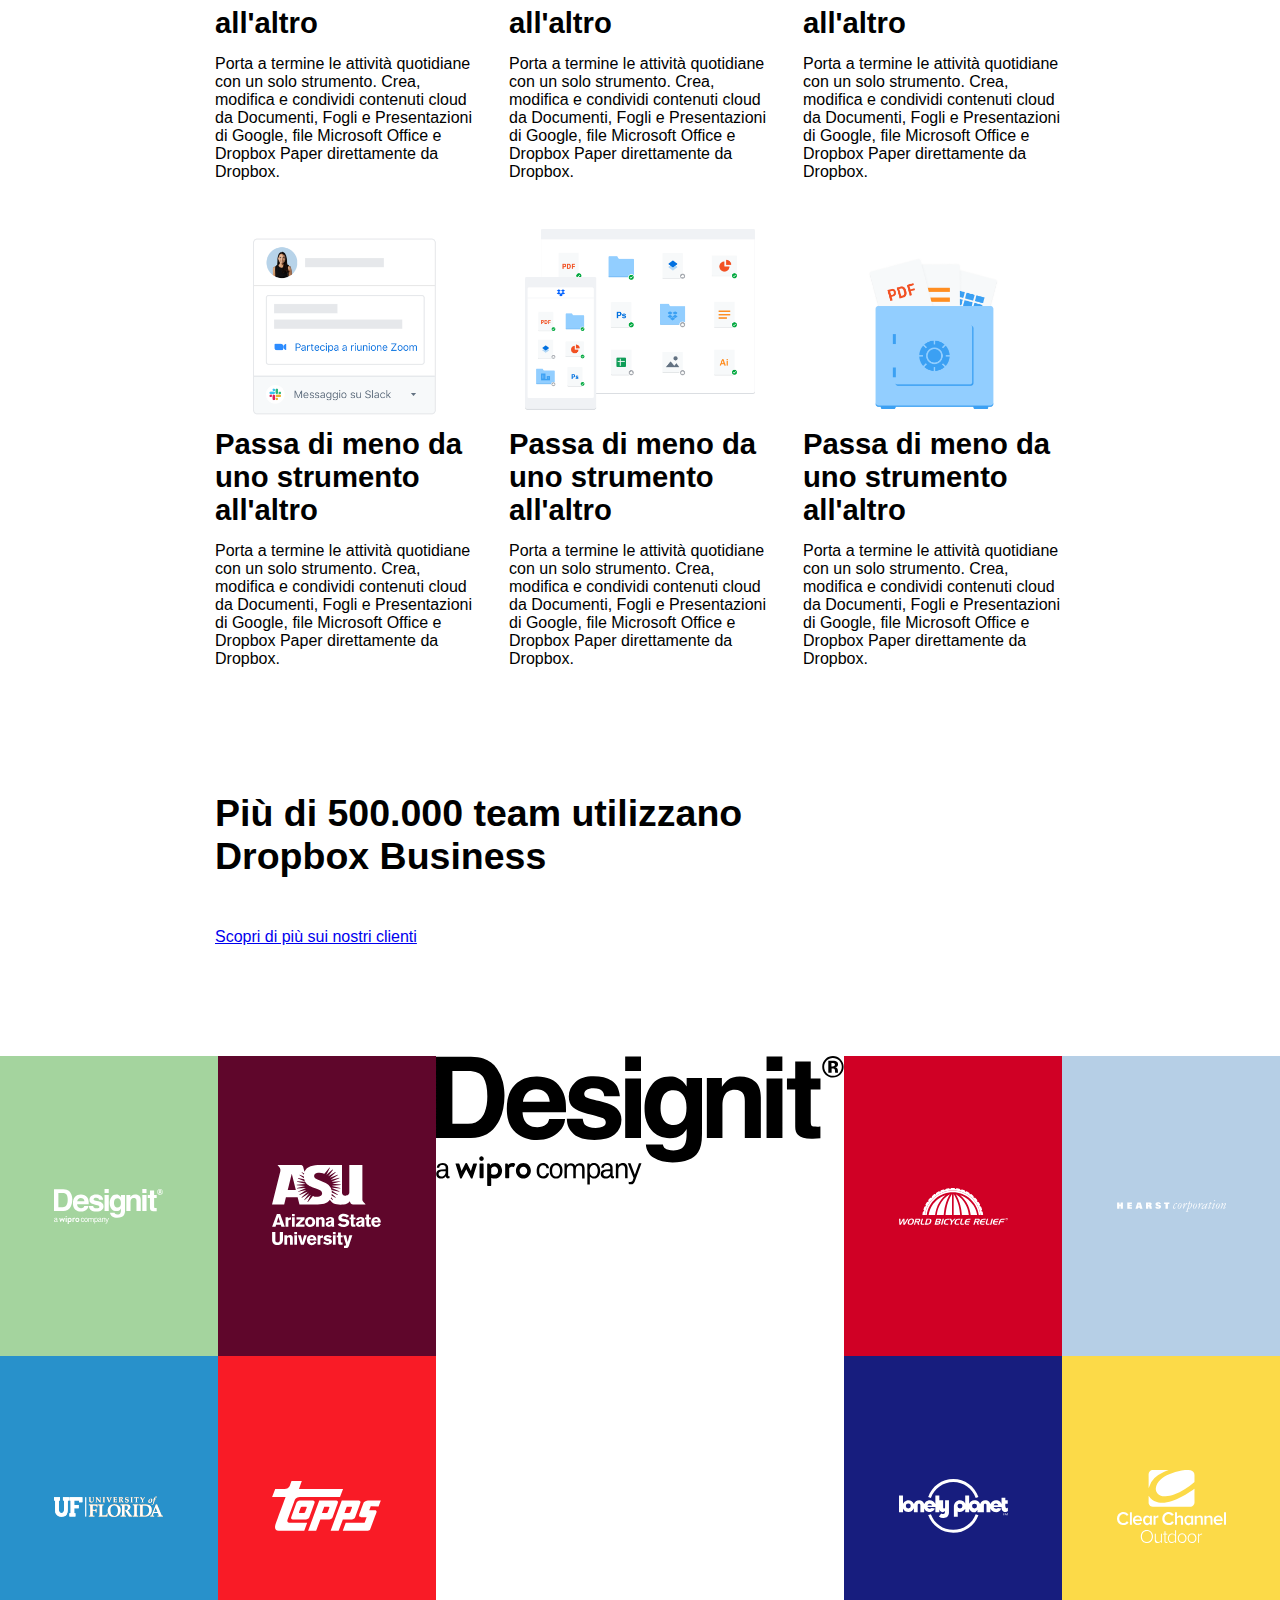
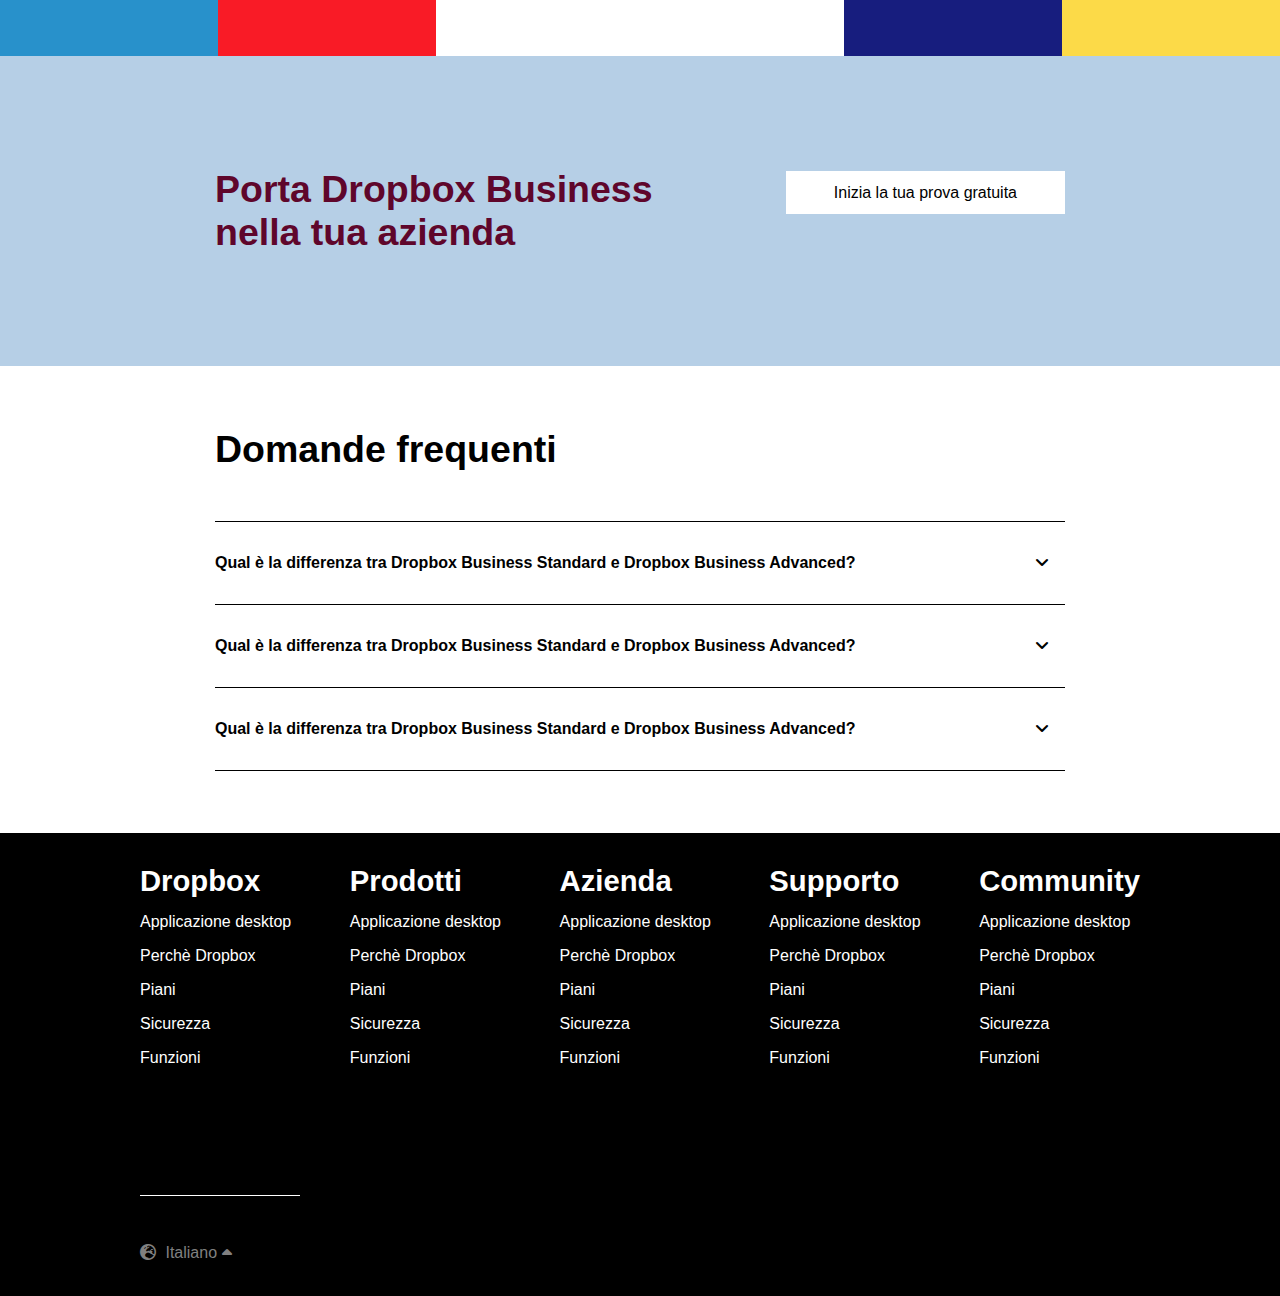
==== commit 92a2f326: "add partner section" ====
--- a/index.html
+++ b/index.html
@@ -109,7 +109,7 @@
                     <span>Fatturazione annuale</span>
                 </div>
 
-                <div class="section-content d-flex col-gap-1">
+                <div class="section-content d-flex col-gap-1 wrap">
                     <div class="col col-3">
                         <div class="card">
                             <div class="col-header">
@@ -394,7 +394,7 @@
                     <h2>Esegui più operazioni con Dropbox Business</h2>
                 </div>
 
-                <div class="section-content d-flex col-gap-2">
+                <div class="section-content d-flex col-gap-2 wrap">
                     <div class="col col-3">
                         <div class="col-img">
                             <img src="img/business-feature-switching-tools.png" alt="">
@@ -529,9 +529,51 @@
             </div>
         </div>
 
-        <!-- sponsor section -->
-        <div class="section">
-            <!-- sponsor -->
+        <!-- partner section -->
+        <div class="partner-section d-flex">
+            <div class="col partners-col">
+                <div class="partners-grid d-flex wrap">
+                    <div class="partner d-flex green">
+                        <img src="img/designit.svg" alt="">
+                    </div>
+
+                    <div class="partner d-flex brown">
+                        <img src="img/arizona_state_university.svg" alt="">
+                    </div>
+
+                    <div class="partner d-flex ciano">
+                        <img src="img/university_of_florida.svg" alt="">
+                    </div>
+
+                    <div class="partner d-flex red">
+                        <img src="img/topps.svg" alt="">
+                    </div>
+                </div>
+            </div>
+            <div class="col">
+                <div class="col-img">
+                    <img src="img/designit.svg" alt="">
+                </div>
+            </div>
+            <div class="col partners-col">
+                <div class="partners-grid d-flex wrap">
+                    <div class="partner d-flex darkred">
+                        <img src="img/world_bicycle_relief.svg" alt="">
+                    </div>
+
+                    <div class="partner d-flex bg-blue">
+                        <img src="img/hearst_corp.svg" alt="">
+                    </div>
+
+                    <div class="partner d-flex blue">
+                        <img src="img/lonely_planet.svg" alt="">
+                    </div>
+
+                    <div class="partner d-flex yellow">
+                        <img src="img/clear_channel.svg" alt="">
+                    </div>
+                </div>
+            </div>
         </div>
 
         <!-- free trial section -->
--- a/css/style.css
+++ b/css/style.css
@@ -115,7 +115,7 @@
     padding-right: 3rem;
 }
 
-.section-content {
+.wrap {
     flex-wrap: wrap;
 }
 
@@ -190,7 +190,6 @@
 .col-link {
     padding-bottom: 3rem;
 }
-
 
 .col-rule {
     border: 1px solid lightgrey;
@@ -241,6 +240,50 @@
     width: 100%;
 }
 
+.partners-col {
+    flex-basis: calc(100% / 3);
+}
+
+.partner {
+    flex-basis: calc(100% / 2);
+    height: 300px;
+    justify-content: center;
+    align-items: center;
+}
+
+.partner img {
+    width: 50%;
+    filter: invert(1);
+}
+
+.green {
+    background-color: #A4D49E;
+}
+
+.brown {
+    background-color: #5F062B;
+}
+
+.ciano {
+    background-color: #2891CB;
+}
+
+.red {
+    background-color: #F91B26;
+}
+
+.darkred {
+    background-color: #D00025;
+}
+
+.blue {
+    background-color: #171D7E;
+}
+
+.yellow {
+    background-color: #FCDA48;
+}
+
 .special {
     color: #5F062B;
     padding-top: 50px;
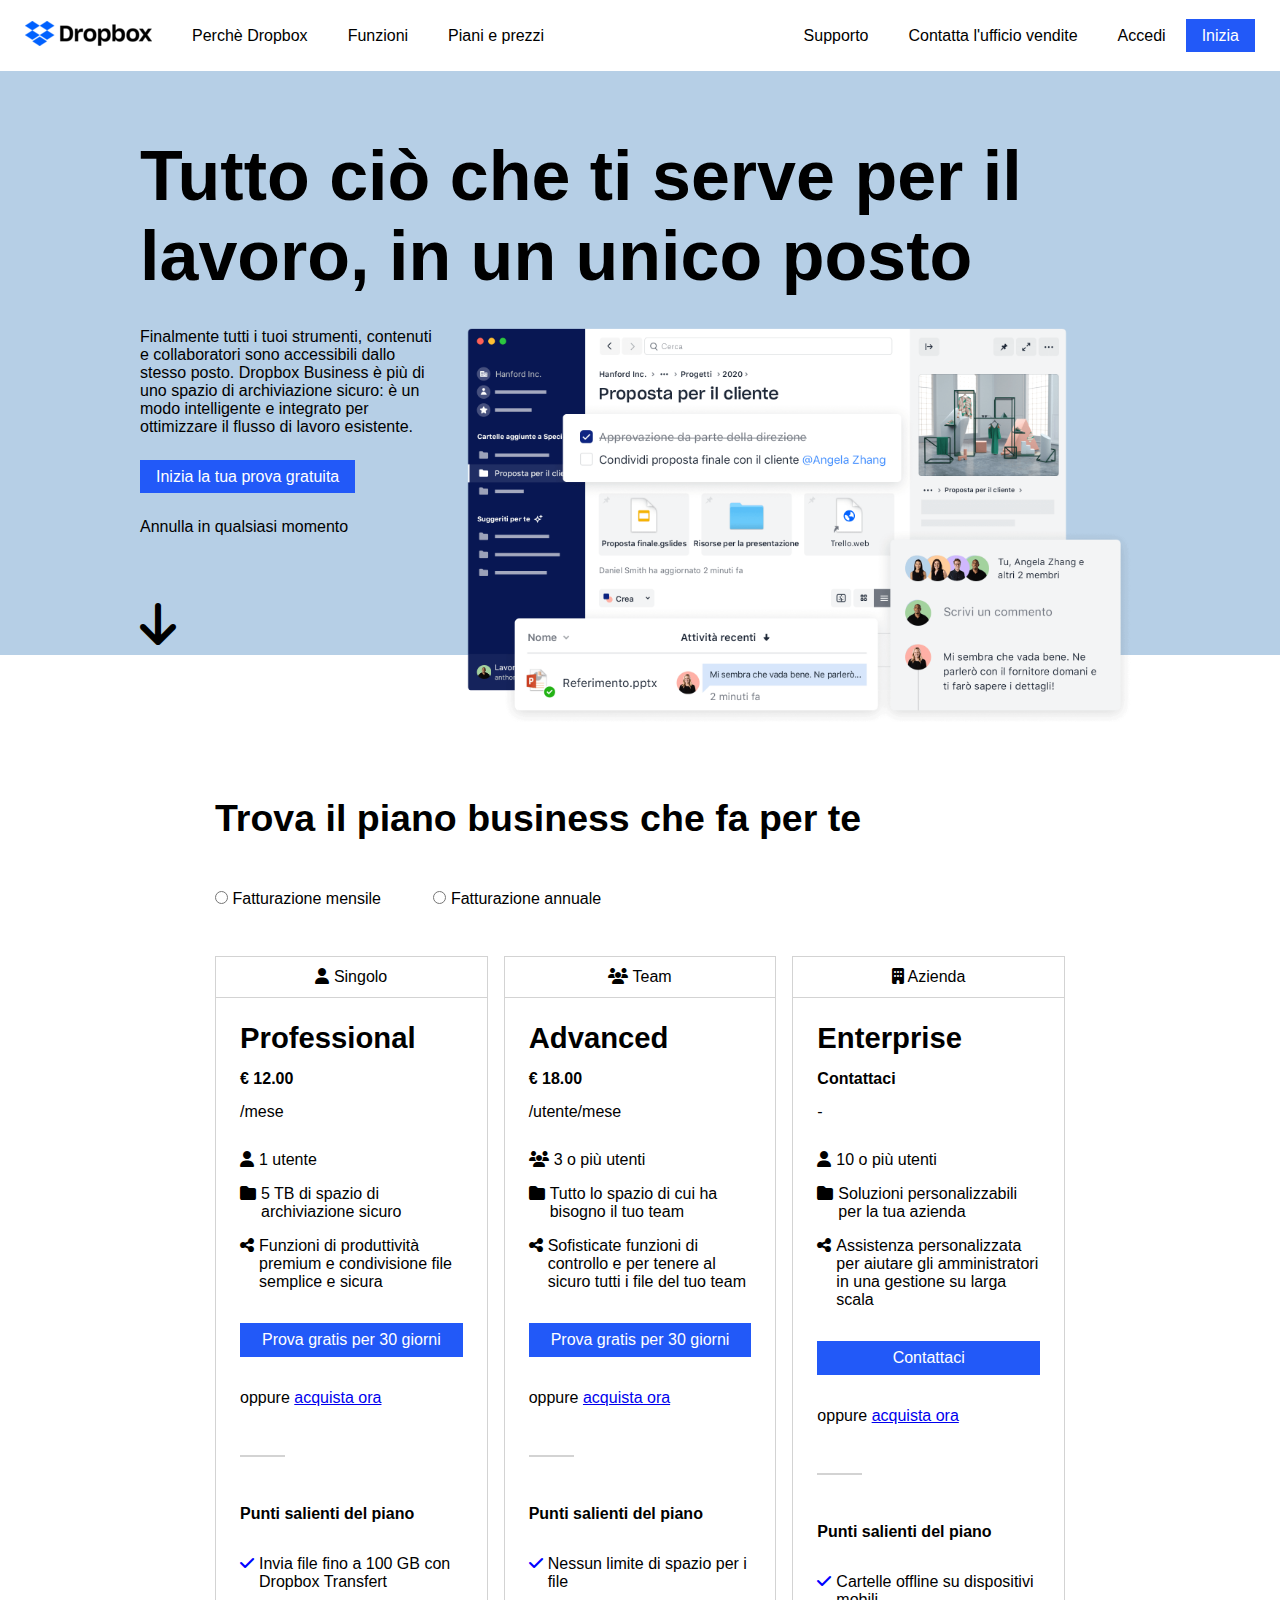
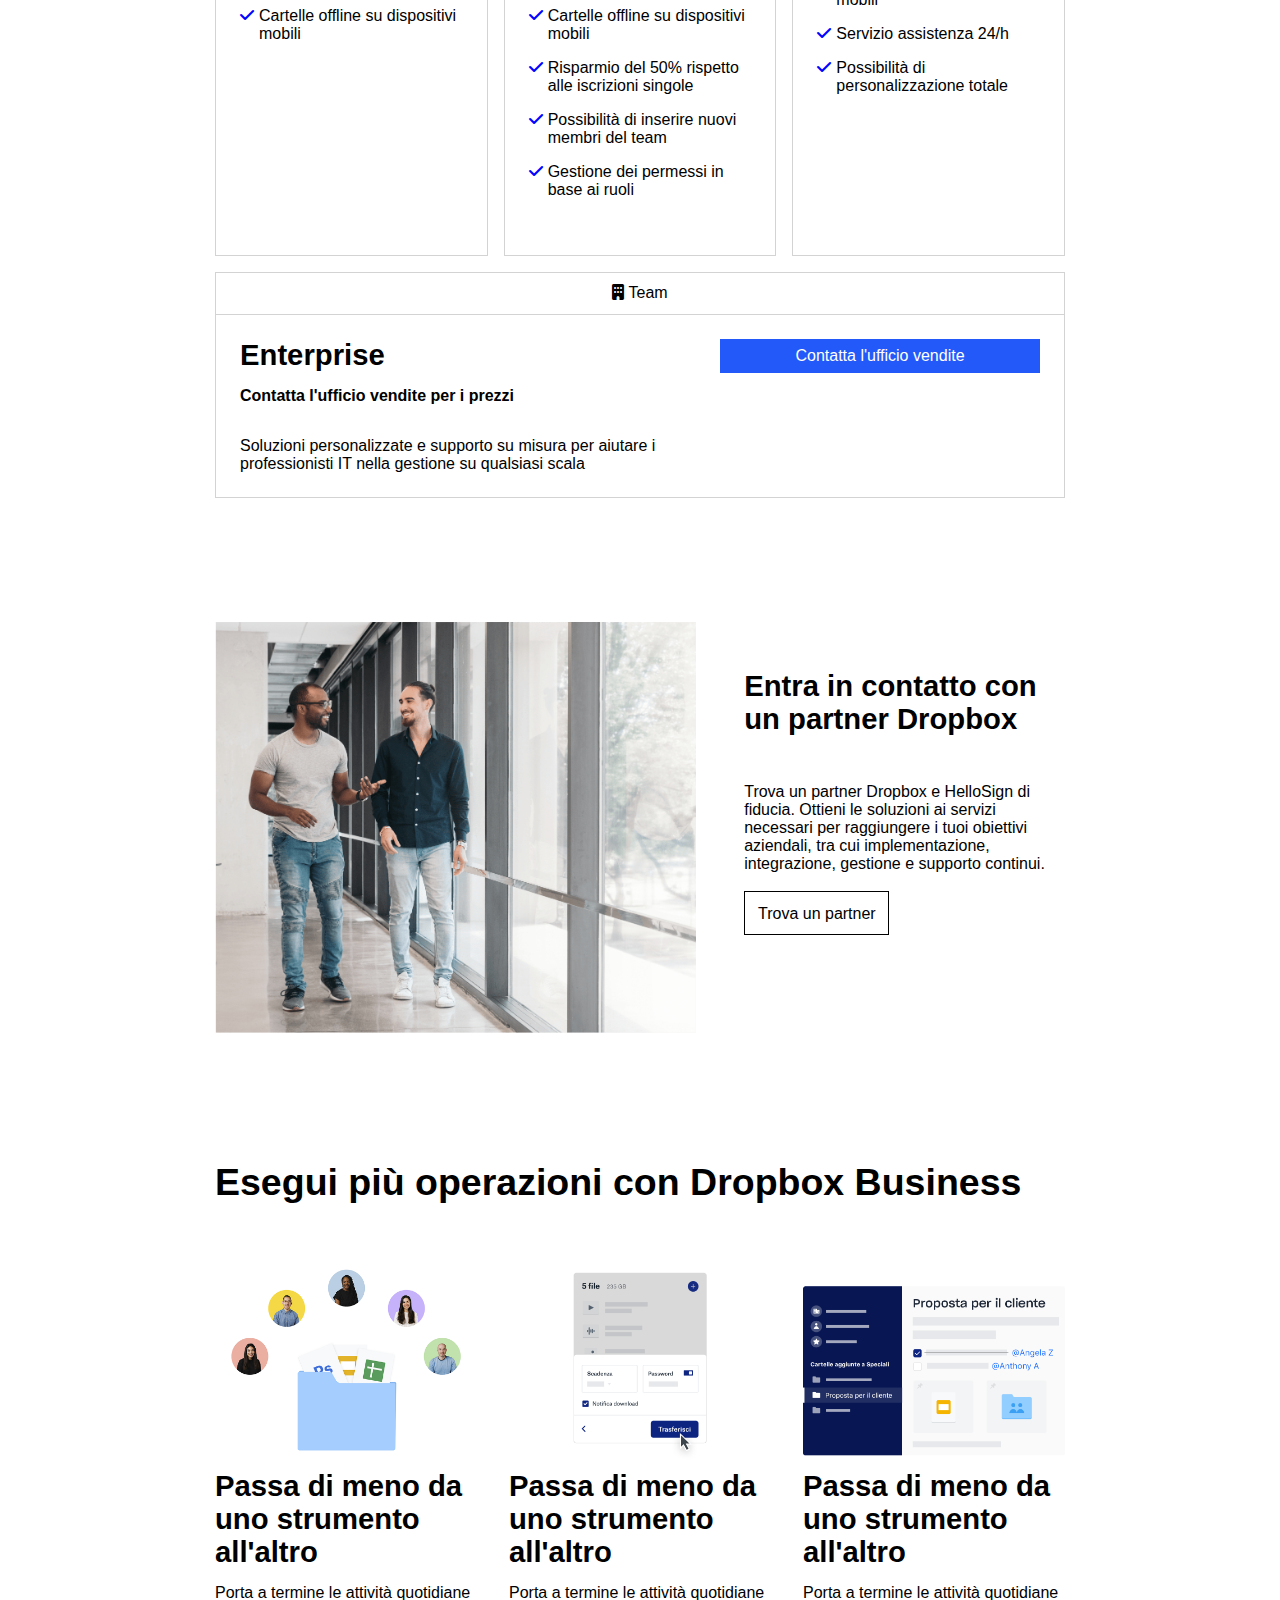
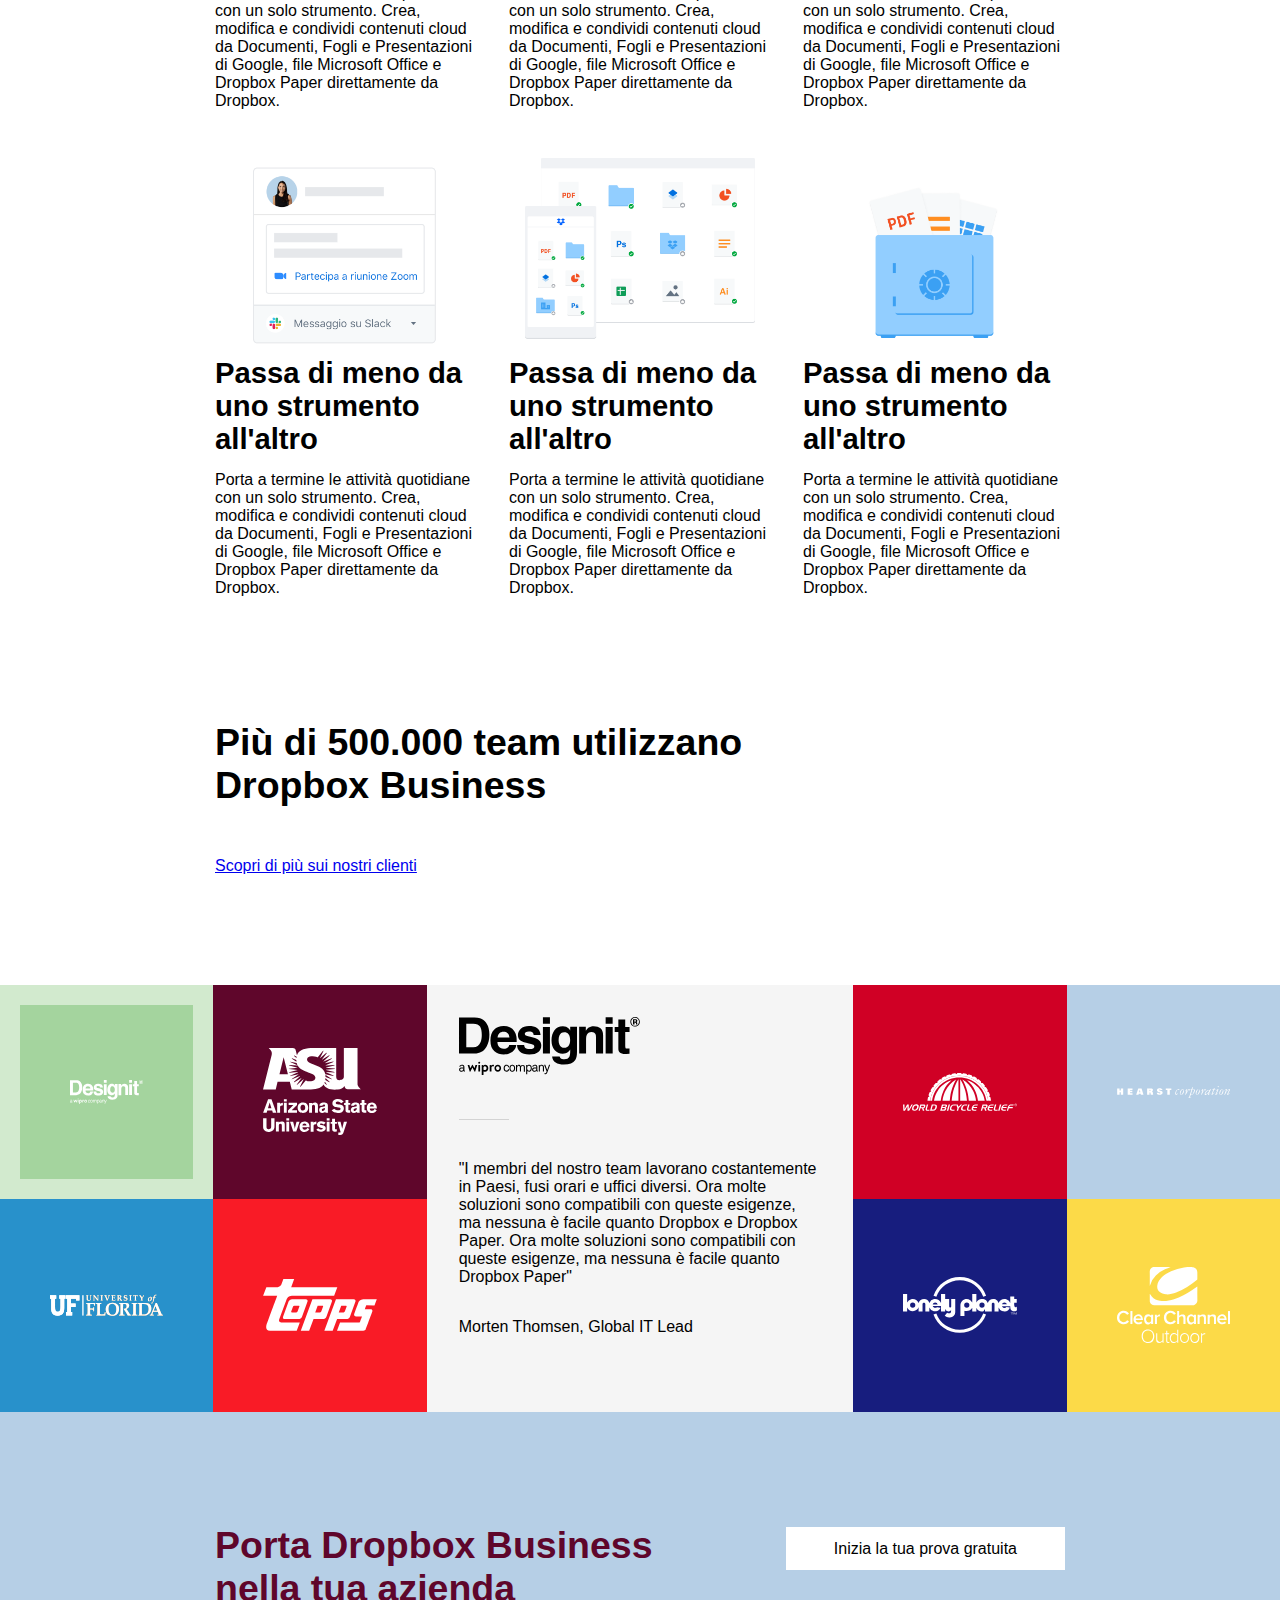
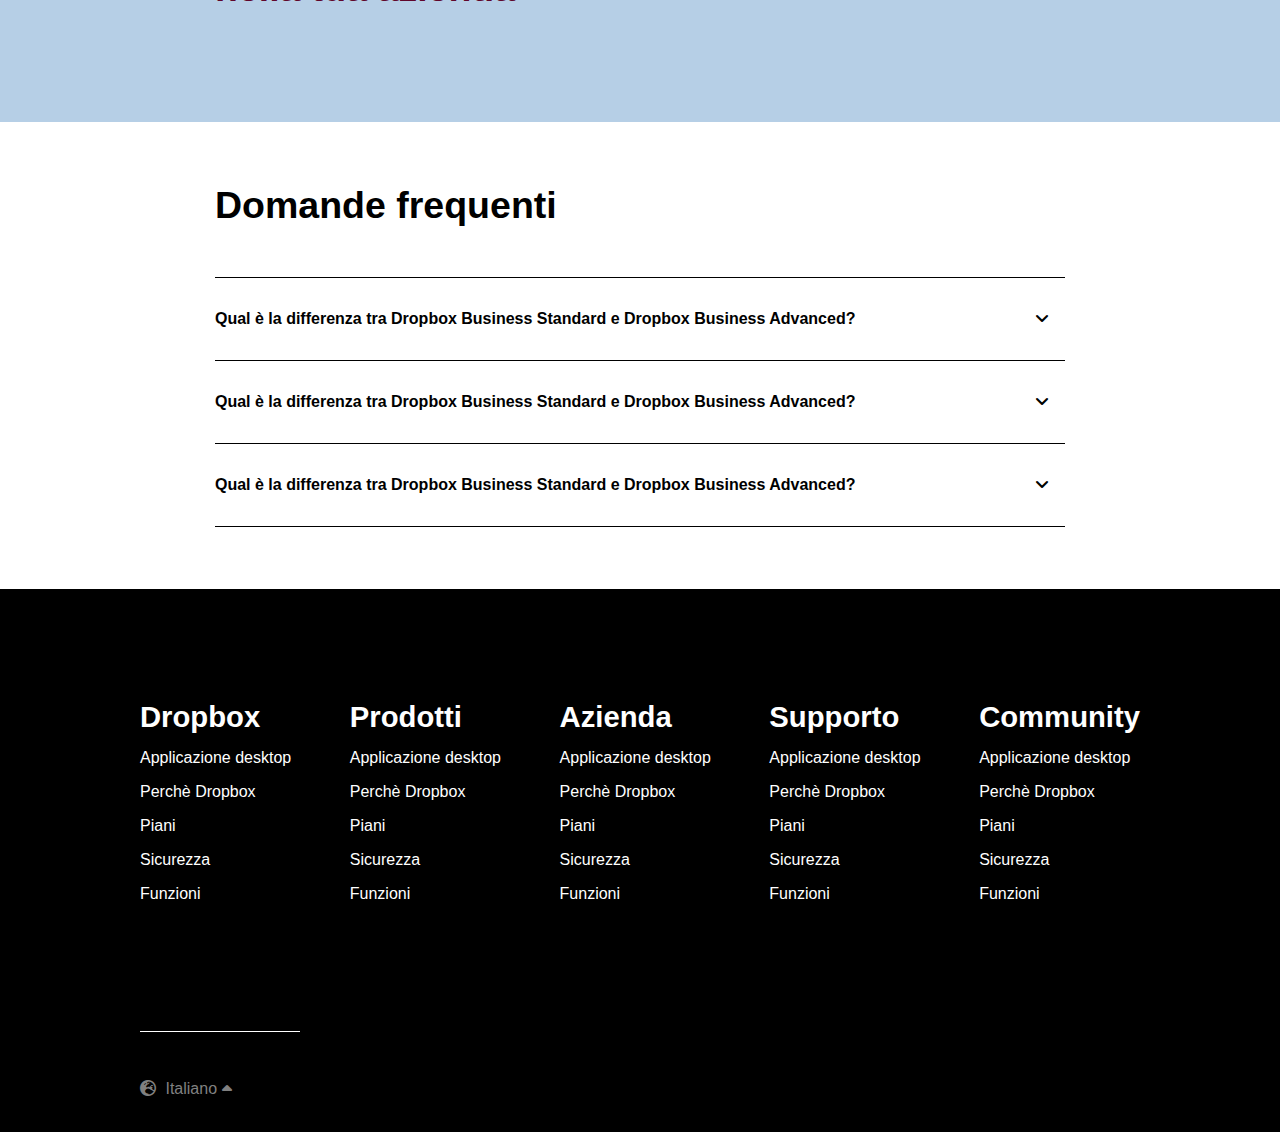
==== commit 910fec24: "add list icons and finish info partner box" ====
--- a/index.html
+++ b/index.html
@@ -13,7 +13,7 @@
 
 <body>
     <header>
-        <div class="header-container d-flex">
+        <div class="header-container d-flex fixed">
             <div class="header-content-left d-flex">
                 <div class="header-logo">
                     <img src="img/logo-small.png" alt="">
@@ -110,6 +110,7 @@
                 </div>
 
                 <div class="section-content d-flex col-gap-1 wrap">
+                    <!-- first column -->
                     <div class="col col-3">
                         <div class="card">
                             <div class="col-header">
@@ -134,12 +135,17 @@
                                 <div class="col-list">
                                     <ul>
                                         <li>
+                                            <i class="fa-solid fa-user"></i>
                                             <span>1 utente</span>
                                         </li>
-                                        <li>
+
+                                        <li>
+                                            <i class="fa-solid fa-folder"></i>
                                             <span>5 TB di spazio di archiviazione sicuro</span>
                                         </li>
-                                        <li>
+
+                                        <li>
+                                            <i class="fa-solid fa-share-nodes"></i>
                                             <span>Funzioni di produttività premium e condivisione file semplice e
                                                 sicura</span>
                                         </li>
@@ -163,14 +169,22 @@
 
                                 <div class="col-list">
                                     <ul>
-                                        <li>Invia file fino a 100 GB con Dropbox Transfert</li>
-                                        <li>Cartelle offline su dispositivi mobili</li>
+                                        <li>
+                                            <i class="fa-solid fa-check"></i>
+                                            Invia file fino a 100 GB con Dropbox Transfert
+                                        </li>
+
+                                        <li>
+                                            <i class="fa-solid fa-check"></i>
+                                            Cartelle offline su dispositivi mobili
+                                        </li>
                                     </ul>
                                 </div>
                             </div>
                         </div>
                     </div>
 
+                    <!-- second colum -->
                     <div class="col col-3">
                         <div class="card">
                             <div class="col-header">
@@ -195,14 +209,17 @@
                                 <div class="col-list">
                                     <ul>
                                         <li>
+                                            <i class="fa-solid fa-users"></i>
                                             <span>3 o più utenti</span>
                                         </li>
 
                                         <li>
+                                            <i class="fa-solid fa-folder"></i>
                                             <span>Tutto lo spazio di cui ha bisogno il tuo team</span>
                                         </li>
 
                                         <li>
+                                            <i class="fa-solid fa-share-nodes"></i>
                                             <span>Sofisticate funzioni di controllo e per tenere al sicuro tutti i file
                                                 del
                                                 tuo team</span>
@@ -228,22 +245,27 @@
                                 <div class="col-list">
                                     <ul>
                                         <li>
+                                            <i class="fa-solid fa-check"></i>
                                             <span>Nessun limite di spazio per i file</span>
                                         </li>
 
                                         <li>
+                                            <i class="fa-solid fa-check"></i>
                                             <span>Cartelle offline su dispositivi mobili</span>
                                         </li>
 
                                         <li>
+                                            <i class="fa-solid fa-check"></i>
                                             <span>Risparmio del 50% rispetto alle iscrizioni singole</span>
                                         </li>
 
                                         <li>
+                                            <i class="fa-solid fa-check"></i>
                                             <span>Possibilità di inserire nuovi membri del team</span>
                                         </li>
 
                                         <li>
+                                            <i class="fa-solid fa-check"></i>
                                             <span>Gestione dei permessi in base ai ruoli</span>
                                         </li>
                                     </ul>
@@ -252,6 +274,7 @@
                         </div>
                     </div>
 
+                    <!-- third column -->
                     <div class="col col-3">
                         <div class="card">
                             <div class="col-header">
@@ -276,14 +299,17 @@
                                 <div class="col-list">
                                     <ul>
                                         <li>
+                                            <i class="fa-solid fa-user"></i>
                                             <span>10 o più utenti</span>
                                         </li>
 
                                         <li>
+                                            <i class="fa-solid fa-folder"></i>
                                             <span>Soluzioni personalizzabili per la tua azienda</span>
                                         </li>
 
                                         <li>
+                                            <i class="fa-solid fa-share-nodes"></i>
                                             <span>Assistenza personalizzata per aiutare gli amministratori in una
                                                 gestione
                                                 su larga scala </span>
@@ -309,14 +335,17 @@
                                 <div class="col-list">
                                     <ul>
                                         <li>
+                                            <i class="fa-solid fa-check"></i>
                                             <span>Cartelle offline su dispositivi mobili</span>
                                         </li>
 
                                         <li>
+                                            <i class="fa-solid fa-check"></i>
                                             <span>Servizio assistenza 24/h</span>
                                         </li>
 
                                         <li>
+                                            <i class="fa-solid fa-check"></i>
                                             <span>Possibilità di personalizzazione totale</span>
                                         </li>
                                     </ul>
@@ -325,6 +354,7 @@
                         </div>
                     </div>
 
+                    <!-- fourth column -->
                     <div class="col">
                         <div class="card">
                             <div class="col-header">
@@ -533,7 +563,7 @@
         <div class="partner-section d-flex">
             <div class="col partners-col">
                 <div class="partners-grid d-flex wrap">
-                    <div class="partner d-flex green">
+                    <div class="partner d-flex green bord-lightgreen">
                         <img src="img/designit.svg" alt="">
                     </div>
 
@@ -550,11 +580,26 @@
                     </div>
                 </div>
             </div>
+
             <div class="col">
-                <div class="col-img">
+                <div class="info-partner">
                     <img src="img/designit.svg" alt="">
-                </div>
-            </div>
+
+                    <div class="info-rule"></div>
+
+                    <p>"I membri del nostro team lavorano costantemente in Paesi, fusi orari e
+                        uffici diversi. Ora molte soluzioni sono compatibili con queste esigenze,
+                        ma nessuna è facile quanto Dropbox e Dropbox Paper. Ora molte
+                        soluzioni sono compatibili con queste esigenze, ma nessuna è facile
+                        quanto Dropbox Paper"
+                    </p>
+
+                    <span>Morten Thomsen, Global IT Lead</span>
+                </div>
+
+                
+            </div>
+
             <div class="col partners-col">
                 <div class="partners-grid d-flex wrap">
                     <div class="partner d-flex darkred">
--- a/css/style.css
+++ b/css/style.css
@@ -20,6 +20,13 @@
 .header-container {
     justify-content: space-between;
     padding: 5px 25px;
+    width: 100%;
+    background-color: white;
+}
+
+.fixed {
+    position: fixed;
+    z-index: 1;
 }
 
 .header-content-left, .header-content-right {
@@ -63,7 +70,7 @@
 
 .jumbo-container {
     position: relative;
-    top: 4.5rem;
+    top: 6rem;
 }
 
 .jumbo-title {
@@ -176,6 +183,12 @@
 
 .col-list li {
     padding-bottom: 1rem;
+    display: flex;
+    gap: 5px;
+}
+
+.fa-check {
+    color: blue;
 }
 
 .button-padding {
@@ -241,23 +254,28 @@
 }
 
 .partners-col {
-    flex-basis: calc(100% / 3);
+    width: calc(100% / 3);
+    flex-shrink: 0;
 }
 
 .partner {
     flex-basis: calc(100% / 2);
-    height: 300px;
-    justify-content: center;
-    align-items: center;
+    aspect-ratio: 1/1;
+    padding: 50px;
 }
 
 .partner img {
-    width: 50%;
+    width: 100%;
     filter: invert(1);
+    object-fit: contain;
 }
 
 .green {
     background-color: #A4D49E;
+}
+
+.bord-lightgreen {
+    border: 20px solid #D2EACE;
 }
 
 .brown {
@@ -291,6 +309,27 @@
 
 .bg-blue {
     background-color: #B6CFE6;
+}
+
+.info-partner {
+    padding: 2rem;
+    background-color: #F5F5F5;
+    aspect-ratio: 1/1;
+    overflow: auto;
+}
+
+.info-partner img {
+    width: 50%;
+}
+
+.info-partner p {
+    padding-bottom: 2rem;
+}
+
+.info-rule {
+    border-bottom: 1px solid lightgrey;
+    width: 50px;
+    margin: 2.5rem 0;
 }
 
 .col-baseline {
@@ -324,6 +363,7 @@
 .footer-section {
     background-color: #000000;
     color: white;
+    padding-top: 7rem;
 }
 
 .footer-content {
